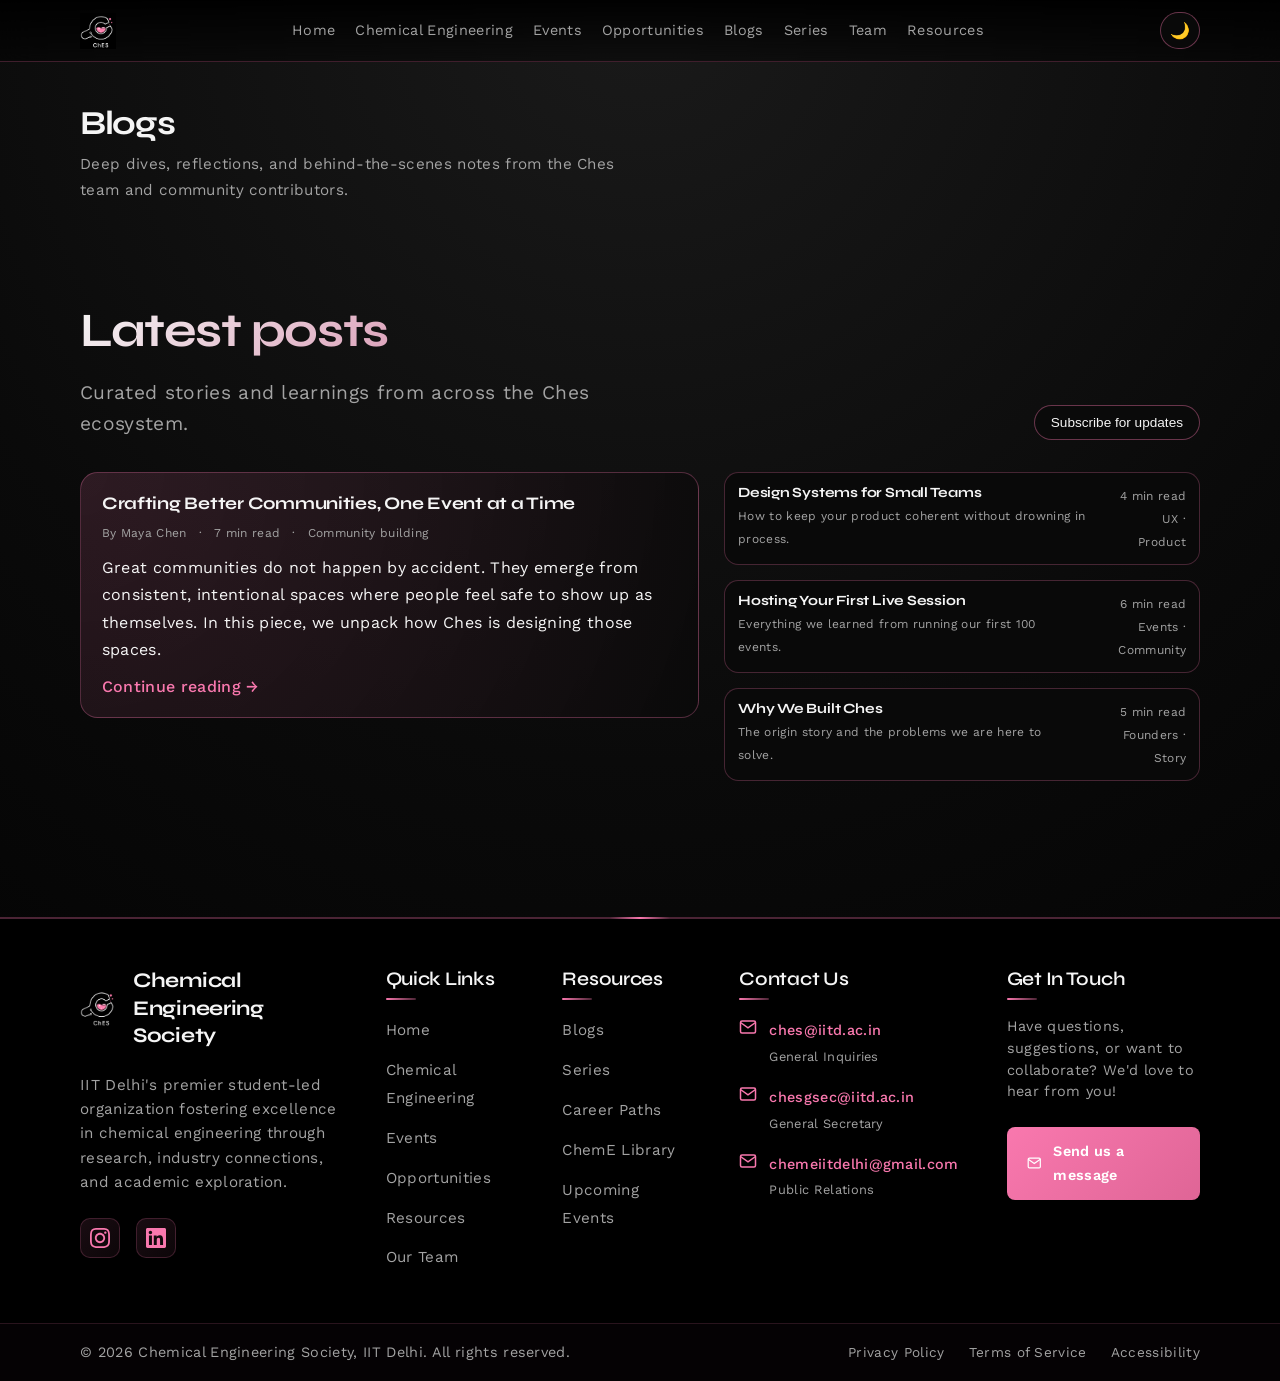
==== blogs.html @ 3a4c157e "created basic webpage" ====
<!DOCTYPE html>
<html lang="en">
<head>
  <meta charset="UTF-8" />
  <title>Ches – Blogs</title>
  <meta name="viewport" content="width=device-width, initial-scale=1" />
  <link rel="stylesheet" href="styles.css" />
</head>
<body>
  <header>
    <div class="container nav">
      <div class="nav-left">
        <img src="assets/logo-dark.png" alt="Ches" class="logo-img" />
      </div>
      <nav>
        <ul>
          <li><a href="index.html">Home</a></li>
          <li><a href="chemical-engineering.html">Chemical Engineering</a></li>
          <li><a href="events.html">Events</a></li>
          <li><a href="opportunities.html">Opportunities</a></li>
          <li><a href="blogs.html">Blogs</a></li>
          <li><a href="series.html">Series</a></li>
          <li><a href="team.html">Team</a></li>
          <li><a href="resources.html">Resources</a></li>
        </ul>
      </nav>
      <div class="nav-cta">
        <button id="theme-toggle" class="btn theme-toggle-btn">🌙</button>
        <button id="mobile-menu-toggle" class="mobile-menu-toggle" aria-label="Toggle navigation">
          <span></span>
          <span></span>
          <span></span>
        </button>
      </div>
    </div>
  </header>

  <main>
    <section class="page-header">
      <div class="container">
        <h1 class="page-title">Blogs</h1>
        <p class="page-subtitle">
          Deep dives, reflections, and behind‑the‑scenes notes from the Ches
          team and community contributors.
        </p>
      </div>
    </section>

    <section>
      <div class="container">
        <div class="section-header">
          <div>
            <h2 class="section-title">Latest posts</h2>
            <p class="section-subtitle">
              Curated stories and learnings from across the Ches ecosystem.
            </p>
          </div>
          <button class="btn">Subscribe for updates</button>
        </div>

        <div class="blog-grid">
          <article class="blog-featured">
            <h3>Crafting Better Communities, One Event at a Time</h3>
            <div class="blog-meta">
              <span>By Maya Chen</span>
              <span>·</span>
              <span>7 min read</span>
              <span>·</span>
              <span>Community building</span>
            </div>
            <p>
              Great communities do not happen by accident. They emerge from consistent,
              intentional spaces where people feel safe to show up as themselves.
              In this piece, we unpack how Ches is designing those spaces.
            </p>
            <p style="margin-top:0.6rem;">
              <a href="#" class="link-inline">Continue reading →</a>
            </p>
          </article>

          <div class="blog-list">
            <article class="blog-list-item">
              <div>
                <h4>Design Systems for Small Teams</h4>
                <small>How to keep your product coherent without drowning in process.</small>
              </div>
              <div style="text-align:right;">
                <small>4 min read</small><br />
                <small>UX · Product</small>
              </div>
            </article>
            <article class="blog-list-item">
              <div>
                <h4>Hosting Your First Live Session</h4>
                <small>Everything we learned from running our first 100 events.</small>
              </div>
              <div style="text-align:right;">
                <small>6 min read</small><br />
                <small>Events · Community</small>
              </div>
            </article>
            <article class="blog-list-item">
              <div>
                <h4>Why We Built Ches</h4>
                <small>The origin story and the problems we are here to solve.</small>
              </div>
              <div style="text-align:right;">
                <small>5 min read</small><br />
                <small>Founders · Story</small>
              </div>
            </article>
          </div>
        </div>
      </div>
    </section>
  </main>

  <footer>
    <div class="footer-main">
      <div class="container">
        <div class="footer-content">
          <!-- Company Info -->
          <div class="footer-section">
            <div class="footer-logo">
              <div class="footer-logo-container">
                <img src="assets/logo-dark.png" alt="ChES IIT Delhi" class="footer-logo-img logo-dark" />
                <img src="assets/logo-light.jpeg" alt="ChES IIT Delhi" class="footer-logo-img logo-light" />
              </div>
              <h3>Chemical Engineering Society</h3>
            </div>
            <p class="footer-description">
              IIT Delhi's premier student-led organization fostering excellence in chemical engineering through research, industry connections, and academic exploration.
            </p>
            <div class="footer-social">
              <a href="https://www.instagram.com/ches_iitdelhi/" target="_blank" rel="noopener noreferrer" class="social-link instagram">
                <svg viewBox="0 0 24 24" fill="currentColor">
                  <path d="M12 2.163c3.204 0 3.584.012 4.85.07 3.252.148 4.771 1.691 4.919 4.919.058 1.265.069 1.645.069 4.849 0 3.205-.012 3.584-.069 4.849-.149 3.225-1.664 4.771-4.919 4.919-1.266.058-1.644.07-4.85.07-3.204 0-3.584-.012-4.849-.07-3.26-.149-4.771-1.699-4.919-4.92-.058-1.265-.07-1.644-.07-4.849 0-3.204.013-3.583.07-4.849.149-3.227 1.664-4.771 4.919-4.919 1.266-.057 1.645-.069 4.849-.069zm0-2.163c-3.259 0-3.667.014-4.947.072-4.358.2-6.78 2.618-6.98 6.98-.059 1.281-.073 1.689-.073 4.948 0 3.259.014 3.668.072 4.948.2 4.358 2.618 6.78 6.98 6.98 1.281.058 1.689.072 4.948.072 3.259 0 3.668-.014 4.948-.072 4.354-.2 6.782-2.618 6.979-6.98.059-1.28.073-1.689.073-4.948 0-3.259-.014-3.667-.072-4.947-.196-4.354-2.617-6.78-6.979-6.98-1.281-.059-1.69-.073-4.949-.073zm0 5.838c-3.403 0-6.162 2.759-6.162 6.162s2.759 6.163 6.162 6.163 6.162-2.759 6.162-6.163c0-3.403-2.759-6.162-6.162-6.162zm0 10.162c-2.209 0-4-1.79-4-4 0-2.209 1.791-4 4-4s4 1.791 4 4c0 2.21-1.791 4-4 4zm6.406-11.845c-.796 0-1.441.645-1.441 1.44s.645 1.44 1.441 1.44c.795 0 1.439-.645 1.439-1.44s-.644-1.44-1.439-1.44z"/>
                </svg>
              </a>
              <a href="https://www.linkedin.com/company/chesiitd/posts/?feedView=all" target="_blank" rel="noopener noreferrer" class="social-link linkedin">
                <svg viewBox="0 0 24 24" fill="currentColor">
                  <path d="M20.447 20.452h-3.554v-5.569c0-1.328-.027-3.037-1.852-3.037-1.853 0-2.136 1.445-2.136 2.939v5.667H9.351V9h3.414v1.561h.046c.477-.9 1.637-1.85 3.37-1.85 3.601 0 4.267 2.37 4.267 5.455v6.286zM5.337 7.433c-1.144 0-2.063-.926-2.063-2.065 0-1.138.92-2.063 2.063-2.063 1.14 0 2.064.925 2.064 2.063 0 1.139-.925 2.065-2.064 2.065zm1.782 13.019H3.555V9h3.564v11.452zM22.225 0H1.771C.792 0 0 .774 0 1.729v20.542C0 23.227.792 24 1.771 24h20.451C23.2 24 24 23.227 24 22.271V1.729C24 .774 23.2 0 22.222 0h.003z"/>
                </svg>
              </a>
            </div>
          </div>

          <!-- Quick Links -->
          <div class="footer-section">
            <h4 class="footer-title">Quick Links</h4>
            <ul class="footer-links">
              <li><a href="index.html">Home</a></li>
              <li><a href="chemical-engineering.html">Chemical Engineering</a></li>
              <li><a href="events.html">Events</a></li>
              <li><a href="opportunities.html">Opportunities</a></li>
              <li><a href="resources.html">Resources</a></li>
              <li><a href="team.html">Our Team</a></li>
            </ul>
          </div>

          <!-- Resources -->
          <div class="footer-section">
            <h4 class="footer-title">Resources</h4>
            <ul class="footer-links">
              <li><a href="blogs.html">Blogs</a></li>
              <li><a href="series.html">Series</a></li>
              <li><a href="resources.html#career-paths">Career Paths</a></li>
              <li><a href="resources.html#library">ChemE Library</a></li>
              <li><a href="events.html">Upcoming Events</a></li>
            </ul>
          </div>

          <!-- Contact Info -->
          <div class="footer-section">
            <h4 class="footer-title">Contact Us</h4>
            <div class="footer-contact">
              <div class="contact-item">
                <svg viewBox="0 0 24 24" fill="none" stroke="currentColor" stroke-width="2">
                  <path d="M4 4h16c1.1 0 2 .9 2 2v12c0 1.1-.9 2-2 2H4c-1.1 0-2-.9-2-2V6c0-1.1.9-2 2-2z"></path>
                  <polyline points="22,6 12,13 2,6"></polyline>
                </svg>
                <div>
                  <a href="mailto:ches@iitd.ac.in">ches@iitd.ac.in</a>
                  <span class="contact-label">General Inquiries</span>
                </div>
              </div>
              <div class="contact-item">
                <svg viewBox="0 0 24 24" fill="none" stroke="currentColor" stroke-width="2">
                  <path d="M4 4h16c1.1 0 2 .9 2 2v12c0 1.1-.9 2-2 2H4c-1.1 0-2-.9-2-2V6c0-1.1.9-2 2-2z"></path>
                  <polyline points="22,6 12,13 2,6"></polyline>
                </svg>
                <div>
                  <a href="mailto:chesgsec@iitd.ac.in">chesgsec@iitd.ac.in</a>
                  <span class="contact-label">General Secretary</span>
                </div>
              </div>
              <div class="contact-item">
                <svg viewBox="0 0 24 24" fill="none" stroke="currentColor" stroke-width="2">
                  <path d="M4 4h16c1.1 0 2 .9 2 2v12c0 1.1-.9 2-2 2H4c-1.1 0-2-.9-2-2V6c0-1.1.9-2 2-2z"></path>
                  <polyline points="22,6 12,13 2,6"></polyline>
                </svg>
                <div>
                  <a href="mailto:chemeiitdelhi@gmail.com">chemeiitdelhi@gmail.com</a>
                  <span class="contact-label">Public Relations</span>
                </div>
              </div>
            </div>
          </div>

          <!-- Contact Message -->
          <div class="footer-section">
            <h4 class="footer-title">Get In Touch</h4>
            <p class="contact-message">
              Have questions, suggestions, or want to collaborate? We'd love to hear from you!
            </p>
            <a href="mailto:ches@iitd.ac.in" class="contact-mail-btn">
              <svg viewBox="0 0 24 24" fill="none" stroke="currentColor" stroke-width="2">
                <path d="M4 4h16c1.1 0 2 .9 2 2v12c0 1.1-.9 2-2 2H4c-1.1 0-2-.9-2-2V6c0-1.1.9-2 2-2z"></path>
                <polyline points="22,6 12,13 2,6"></polyline>
              </svg>
              <span>Send us a message</span>
            </a>
          </div>
        </div>
      </div>
    </div>

    <!-- Footer Bottom -->
    <div class="footer-bottom">
      <div class="container">
        <div class="footer-bottom-content">
          <div class="footer-copyright">
            <p>© 2026 Chemical Engineering Society, IIT Delhi. All rights reserved.</p>
          </div>
          <div class="footer-bottom-links">
            <a href="#">Privacy Policy</a>
            <a href="#">Terms of Service</a>
            <a href="#">Accessibility</a>
          </div>
        </div>
      </div>
    </div>
  </footer>
  <script>
    const themeToggle = document.getElementById('theme-toggle');
    const body = document.body;
    const logo = document.querySelector('.logo-img');

    // Check for saved theme preference or default to dark
    const currentTheme = localStorage.getItem('theme') || 'dark';
    if (currentTheme === 'light') {
      body.classList.add('light-mode');
      themeToggle.textContent = '☀️';
      if (logo) logo.src = 'assets/logo-light.jpeg';
    } else {
      themeToggle.textContent = '🌙';
      if (logo) logo.src = 'assets/logo-dark.png';
    }

    themeToggle.addEventListener('click', () => {
      body.classList.toggle('light-mode');
      const isLight = body.classList.contains('light-mode');
      themeToggle.textContent = isLight ? '☀️' : '🌙';
      if (logo) logo.src = isLight ? 'assets/logo-light.jpeg' : 'assets/logo-dark.png';
      localStorage.setItem('theme', isLight ? 'light' : 'dark');
    });

    // Mobile menu toggle
    const mobileMenuToggle = document.getElementById('mobile-menu-toggle');
    const navMenu = document.querySelector('nav');

    if (mobileMenuToggle && navMenu) {
      mobileMenuToggle.addEventListener('click', () => {
        navMenu.classList.toggle('active');
        mobileMenuToggle.classList.toggle('open');
      });
    }

    // Scroll-triggered animations
    const observerOptions = {
      threshold: 0.1,
      rootMargin: '0px 0px -50px 0px'
    };

    const observer = new IntersectionObserver((entries) => {
      entries.forEach(entry => {
        if (entry.isIntersecting) {
          entry.target.style.opacity = '1';
          entry.target.style.transform = 'translateY(0)';
          observer.unobserve(entry.target);
        }
      });
    }, observerOptions);

    // Observe all cards and sections
    document.querySelectorAll('.feature-card, .blog-list-item, .event-card, .team-profile, .stat-item, .resource-card, .opp-card').forEach(el => {
      el.style.opacity = '0';
      el.style.transform = 'translateY(30px)';
      observer.observe(el);
    });
  </script>
</body>
</html>
---- styles.css ----
@import url('https://fonts.googleapis.com/css2?family=Syne:wght@400..700&family=Work+Sans:ital,wght@0,100..900;1,100..900&display=swap');

:root {
  --primary: #F978AE;
  --primary-dark: rgb(223, 101, 150);
  --bg-dark: #000000;
  --bg-alt-dark: #0a0a0a;
  --text-dark: #f5f5f5;
  --muted-dark: #a3a3a3;
  --card-dark: #0a0a0a;
  --bg-light: #fde7ee;
  --bg-alt-light: #ffffff;
  --text-light: #2D1B26;
  --muted-light: #9B7E87;
  --card-light: #ffffff;
  --accent: #F978AE;
  --font-heading: 'Syne', sans-serif;
  --font-body: 'Work Sans', sans-serif;
  --muted: var(--muted-dark);
  --text: var(--text-dark);
  --bg: var(--bg-dark);
  --bg-alt: var(--bg-alt-dark);
  --card: var(--card-dark);
}

* {
  box-sizing: border-box;
  margin: 0;
  padding: 0;
}

body {
  font-family: var(--font-body);
  background: radial-gradient(circle at top, #1a1a1a 0, #0a0a0a 50%, #000 100%);
  color: var(--text-dark);
  line-height: 1.7;
  letter-spacing: 0.325px;
  scroll-behavior: smooth;
}

body.light-mode {
  background: var(--bg-light);
  color: var(--text-light);
  --muted: var(--muted-light);
  --text: var(--text-light);
  --bg: var(--bg-light);
  --bg-alt: var(--bg-alt-light);
  --card: var(--card-light);
}

a {
  color: inherit;
  text-decoration: none;
}

h1, h2, h3, h4, h5, h6 {
  font-family: var(--font-heading);
  font-weight: 700;
  letter-spacing: -0.015em;
  line-height: 1.3;
}

img {
  max-width: 100%;
  display: block;
}

/* Layout helpers */
.container {
  width: min(1120px, 100% - 3rem);
  margin: 0 auto;
}

/* Navbar */
header {
  position: sticky;
  top: 0;
  z-index: 50;
  backdrop-filter: blur(18px);
  background: linear-gradient(to bottom, rgba(0,0,0,0.95), rgba(0,0,0,0.4));
  border-bottom: 1px solid rgba(249, 120, 174, 0.25);
}

body.light-mode header {
  background: #ffffff;
  border-bottom: 1px solid rgba(253, 231, 238, 0.6);
  box-shadow: 0 2px 8px rgba(0, 0, 0, 0.04);
}

.nav {
  display: flex;
  align-items: center;
  justify-content: space-between;
  padding: 0.75rem 0;
}

.nav-left {
  display: flex;
  align-items: center;
  gap: 0.5rem;
}

.logo-img {
  height: 36px;
  width: auto;
  display: block;
  object-fit: contain;
}

.brand {
  font-weight: 600;
  letter-spacing: 0.06em;
  text-transform: uppercase;
  font-size: 0.85rem;
  color: var(--text-dark);
}

body.light-mode .brand {
  color: var(--text-light);
}

nav ul {
  list-style: none;
  display: flex;
  gap: 1.25rem;
  font-size: 0.9rem;
}

nav a {
  position: relative;
  padding-bottom: 0.2rem;
  color: var(--muted-dark);
  transition: color 0.2s ease;
}

nav a::after {
  content: "";
  position: absolute;
  left: 0;
  bottom: 0;
  width: 0;
  height: 2px;
  border-radius: 999px;
  background: var(--primary);
  transition: width 0.2s ease;
}

nav a:hover {
  color: var(--text-dark);
}

body.light-mode nav a {
  color: var(--muted-light);
}

body.light-mode nav a:hover {
  color: var(--text-light);
}

nav a:hover::after {
  width: 100%;
}

.nav-cta {
  display: flex;
  align-items: center;
  gap: 0.75rem;
}

.btn {
  display: inline-flex;
  align-items: center;
  justify-content: center;
  padding: 0.55rem 1rem;
  border-radius: 999px;
  border: 1px solid rgba(249, 120, 174, 0.4);
  background: rgba(10, 10, 10, 0.9);
  color: var(--text-dark);
  font-size: 0.85rem;
  cursor: pointer;
  transition: all 0.2s ease;
}

body.light-mode .btn {
  background: linear-gradient(135deg, var(--primary), var(--primary-dark));
  color: #ffffff;
  border: none;
}

.theme-toggle-btn {
  font-size: 1rem;
  padding: 0.5rem;
  min-width: 40px;
}

body.light-mode .theme-toggle-btn {
  background: #ffffff;
  border: 1.5px solid rgba(253, 231, 238, 0.6);
}

.btn:hover {
  transform: translateY(-1px);
  box-shadow: 0 14px 35px rgba(249, 120, 174, 0.3);
}

/* Mobile menu styles */
.mobile-menu-toggle {
  display: none;
  flex-direction: column;
  justify-content: space-around;
  width: 24px;
  height: 20px;
  background: transparent;
  border: none;
  cursor: pointer;
  padding: 0;
  z-index: 10;
  margin-left: 0.5rem;
}

.mobile-menu-toggle span {
  width: 24px;
  height: 2px;
  background: var(--text-dark);
  border-radius: 10px;
  transition: all 0.3s linear;
  position: relative;
  transform-origin: 1px;
}

body.light-mode .mobile-menu-toggle span {
  background: var(--text-light);
}

.mobile-menu-toggle.open span:nth-child(1) {
  transform: rotate(45deg);
}

.mobile-menu-toggle.open span:nth-child(2) {
  opacity: 0;
  transform: translateX(20px);
}

.mobile-menu-toggle.open span:nth-child(3) {
  transform: rotate(-45deg);
}

/* Sections */
section {
  padding: 4.5rem 0;
}

#home {
  min-height: calc(100vh - 60px);
  display: flex;
  align-items: center;
}

.hero-grid {
  display: grid;
  grid-template-columns: minmax(0, 1.4fr) minmax(0, 1fr);
  gap: 3rem;
  align-items: center;
}

.hero-kicker {
  display: inline-flex;
  align-items: center;
  gap: 0.5rem;
  padding: 0.2rem 0.7rem;
  border-radius: 999px;
  border: 1px solid rgba(249, 120, 174, 0.4);
  background: radial-gradient(circle at top left, rgba(249, 120, 174, 0.2), transparent);
  font-size: 0.75rem;
  color: var(--muted);
  margin-bottom: 1.5rem;
}

.hero-kicker-dot {
  width: 9px;
  height: 9px;
  border-radius: 999px;
  background: var(--primary);
  box-shadow: 0 0 10px rgba(249, 120, 174, 0.8);
}

.hero-title {
  font-family: var(--font-heading);
  font-size: clamp(2.6rem, 4vw, 3.2rem);
  font-weight: 700;
  letter-spacing: -0.04em;
  margin-bottom: 1rem;
}

.hero-title span {
  color: var(--primary);
}

.hero-subtitle {
  color: var(--muted);
  max-width: 32rem;
  font-size: 0.98rem;
  margin-bottom: 1.5rem;
}

.hero-actions {
  display: flex;
  flex-wrap: wrap;
  gap: 0.75rem;
  margin-bottom: 2rem;
}

.hero-meta {
  display: flex;
  flex-wrap: wrap;
  gap: 1.5rem;
  font-size: 0.8rem;
  color: var(--muted);
}

.hero-meta strong {
  color: var(--text);
  font-weight: 600;
}

.hero-card {
  background: radial-gradient(circle at top, rgba(249, 120, 174, 0.2), rgba(10, 10, 10, 0.95));
  border-radius: 1.5rem;
  border: 1px solid rgba(249, 120, 174, 0.35);
  padding: 1.6rem 1.5rem;
  box-shadow:
    0 24px 80px rgba(0, 0, 0, 0.8),
    0 0 50px rgba(249, 120, 174, 0.25);
  position: relative;
  overflow: hidden;
}

body.light-mode .hero-card {
  background: linear-gradient(135deg, #ffffff 0%, rgba(253, 231, 238, 0.4) 100%);
  border: 1.5px solid rgba(253, 231, 238, 0.6);
  box-shadow: 0 4px 16px rgba(0, 0, 0, 0.06);
}

.hero-card::before {
  content: "";
  position: absolute;
  inset: 0;
  background:
    radial-gradient(circle at 10% 10%, rgba(249, 120, 174, 0.15), transparent 55%),
    radial-gradient(circle at 80% 80%, rgba(249, 120, 174, 0.2), transparent 50%);
  opacity: 0.4;
  pointer-events: none;
}

body.light-mode .hero-card::before {
  background:
    radial-gradient(circle at 10% 10%, rgba(249, 120, 174, 0.1), transparent 55%),
    radial-gradient(circle at 80% 80%, rgba(249, 120, 174, 0.15), transparent 50%);
  opacity: 0.6;
}

.hero-card-inner {
  position: relative;
  z-index: 1;
}

.hero-card-header {
  display: flex;
  justify-content: space-between;
  align-items: center;
  margin-bottom: 1rem;
}

.badge-pill {
  font-size: 0.72rem;
  text-transform: uppercase;
  letter-spacing: 0.12em;
  padding: 0.3rem 0.7rem;
  border-radius: 999px;
  background: rgba(0, 0, 0, 0.8);
  border: 1px solid rgba(249, 120, 174, 0.4);
  color: var(--text);
}

body.light-mode .badge-pill {
  background: #ffffff;
  border: 1.5px solid rgba(253, 231, 238, 0.6);
  color: var(--primary);
}

.hero-stat {
  font-size: 1.6rem;
  font-weight: 700;
}

.hero-stat small {
  display: block;
  font-size: 0.7rem;
  text-transform: uppercase;
  letter-spacing: 0.14em;
  color: var(--muted);
}

.hero-card-grid {
  display: grid;
  grid-template-columns: repeat(2, minmax(0, 1fr));
  gap: 1.1rem;
  margin-top: 0.5rem;
}

.metric-card {
  padding: 0.8rem 0.9rem;
  border-radius: 1rem;
  background: rgba(10, 10, 10, 0.95);
  border: 1px solid rgba(249, 120, 174, 0.25);
  font-size: 0.75rem;
}

body.light-mode .metric-card {
  background: rgba(255, 232, 243, 0.8);
  border: 1px solid rgba(249, 120, 174, 0.25);
}

.metric-label {
  color: var(--muted);
  margin-bottom: 0.2rem;
}

.metric-value {
  font-weight: 600;
  font-size: 0.98rem;
}

.metric-tag {
  display: inline-flex;
  align-items: center;
  gap: 0.25rem;
  margin-top: 0.2rem;
  font-size: 0.7rem;
  color: var(--muted);
}

.metric-dot {
  width: 6px;
  height: 6px;
  border-radius: 999px;
  background: var(--primary);
  box-shadow: 0 0 8px rgba(249, 120, 174, 0.7);
}

/* Generic section styling */
.section-header {
  margin-bottom: 2rem;
  display: flex;
  flex-wrap: wrap;
  justify-content: space-between;
  align-items: flex-end;
  gap: 1rem;
}

.section-title {
  font-size: 1.6rem;
  font-weight: 600;
  letter-spacing: -0.03em;
}

.section-subtitle {
  color: var(--muted);
  font-size: 0.9rem;
  max-width: 26rem;
}

.pill-row {
  display: flex;
  flex-wrap: wrap;
  gap: 0.5rem;
  font-size: 0.75rem;
  color: var(--muted);
}

.pill {
  padding: 0.25rem 0.7rem;
  border-radius: 999px;
  border: 1px dashed rgba(249, 120, 174, 0.5);
}

/* Announcements */
.announcements {
  padding-top: 0;
}

.announcements-grid {
  display: grid;
  grid-template-columns: repeat(3, minmax(0, 1fr));
  gap: 1.4rem;
}

.announcement-card {
  background: radial-gradient(circle at top left, rgba(249, 120, 174, 0.12), rgba(10, 10, 10, 0.98));
  border-radius: 1.1rem;
  border: 1px solid rgba(249, 120, 174, 0.25);
  padding: 1.1rem 1.1rem 1rem;
  font-size: 0.85rem;
}

body.light-mode .announcement-card {
  background: #ffffff;
  border: 1.5px solid rgba(253, 231, 238, 0.7);
  box-shadow: 0 2px 8px rgba(0, 0, 0, 0.03);
}

.announcement-label {
  font-size: 0.78rem;
  text-transform: uppercase;
  letter-spacing: 0.13em;
  color: var(--muted);
  margin-bottom: 0.25rem;
}

.announcement-title {
  font-family: var(--font-heading);
  font-weight: 600;
  margin-bottom: 0.4rem;
}

.announcement-list {
  list-style: none;
  display: flex;
  flex-direction: column;
  gap: 0.35rem;
  color: var(--muted);
  font-size: 0.8rem;
}

.announcement-list strong {
  color: var(--text);
  font-weight: 500;
}

/* Events grid & cards (used on events page and in other sections if needed) */
.grid-3 {
  display: grid;
  grid-template-columns: repeat(3, minmax(0, 1fr));
  gap: 1.4rem;
}

.card {
  background: radial-gradient(circle at top left, rgba(249, 120, 174, 0.12), rgba(10, 10, 10, 0.98));
  border-radius: 1.1rem;
  border: 1px solid rgba(249, 120, 174, 0.25);
  padding: 1.1rem 1.1rem 1rem;
  display: flex;
  flex-direction: column;
  gap: 0.65rem;
  font-size: 0.85rem;
  transition: transform 0.18s ease, box-shadow 0.18s ease, border-color 0.18s ease;
}

.card:hover {
  transform: translateY(-4px);
  border-color: rgba(249, 120, 174, 0.6);
  box-shadow: 0 18px 50px rgba(15, 23, 42, 0.9);
}

.resource-card {
  background: radial-gradient(circle at top left, rgba(249, 120, 174, 0.12), rgba(10, 10, 10, 0.98));
  border-radius: 1.1rem;
  border: 1px solid rgba(249, 120, 174, 0.25);
  padding: 1.5rem 1.5rem 1.5rem;
  display: flex;
  flex-direction: column;
  gap: 0.8rem;
  font-size: 0.85rem;
  transition: transform 0.18s ease, box-shadow 0.18s ease, border-color 0.18s ease;
}

body.light-mode .resource-card {
  background: #ffffff;
  border: 1.5px solid rgba(253, 231, 238, 0.7);
  box-shadow: 0 2px 8px rgba(0, 0, 0, 0.03);
}

.resource-card:hover {
  transform: translateY(-4px);
  border-color: rgba(249, 120, 174, 0.6);
  box-shadow: 0 18px 50px rgba(15, 23, 42, 0.9);
}

body.light-mode .resource-card:hover {
  box-shadow: 0 18px 50px rgba(0, 0, 0, 0.1);
}

.resource-title {
  font-family: var(--font-heading);
  font-weight: 600;
  font-size: 1.1rem;
}

.resource-description {
  color: var(--muted);
  line-height: 1.5;
}

.card-tag-row {
  display: flex;
  justify-content: space-between;
  align-items: center;
  gap: 0.75rem;
  font-size: 0.75rem;
  color: var(--muted);
}

.card-tag {
  padding: 0.1rem 0.55rem;
  border-radius: 999px;
  border: 1px solid rgba(249, 120, 174, 0.45);
  font-size: 0.7rem;
  text-transform: uppercase;
  letter-spacing: 0.12em;
}

.card-date {
  font-size: 0.75rem;
  color: var(--muted);
}

.card-title {
  font-family: var(--font-heading);
  font-weight: 600;
  color: var(--text);
}

.card-footer {
  display: flex;
  justify-content: space-between;
  align-items: center;
  margin-top: 0.4rem;
  font-size: 0.75rem;
  color: var(--muted);
}

.link-inline {
  display: inline-flex;
  align-items: center;
  gap: 0.3rem;
  color: var(--primary);
  font-weight: 500;
}

.card-subtitle {
  color: var(--primary);
  font-size: 0.88rem;
  font-weight: 500;
  margin: -0.35rem 0 0.25rem 0;
}

/* Gallery */
.event-gallery-section {
  padding-top: 3rem;
  padding-bottom: 4.5rem;
}

.gallery-grid {
  display: grid;
  grid-template-columns: repeat(auto-fit, minmax(240px, 1fr));
  gap: 1.4rem;
}

.gallery-item {
  border-radius: 1.1rem;
  border: 1px solid rgba(249, 120, 174, 0.25);
  overflow: hidden;
  background: rgba(10, 10, 10, 0.98);
  transition: transform 0.18s ease, border-color 0.18s ease, box-shadow 0.18s ease;
  display: flex;
  flex-direction: column;
}

.gallery-item:hover {
  transform: translateY(-4px);
  border-color: rgba(249, 120, 174, 0.6);
  box-shadow: 0 18px 50px rgba(15, 23, 42, 0.9);
}

.gallery-item img {
  width: 100%;
  height: 240px;
  object-fit: cover;
  display: block;
}

.gallery-caption {
  padding: 0.8rem 1rem;
  font-size: 0.85rem;
  font-weight: 500;
  color: var(--text);
  text-align: center;
}

body.light-mode .gallery-item {
  background: #ffffff;
  border: 1.5px solid rgba(253, 231, 238, 0.6);
}

body.light-mode .gallery-item:hover {
  box-shadow: 0 18px 50px rgba(0, 0, 0, 0.1);
}

/* Blogs */
.blog-grid {
  display: grid;
  grid-template-columns: 1.3fr 1fr;
  gap: 1.6rem;
  align-items: flex-start;
}

.blog-featured {
  padding: 1.3rem 1.3rem 1.1rem;
  border-radius: 1.1rem;
  border: 1px solid rgba(249, 120, 174, 0.3);
  background: radial-gradient(circle at top left, rgba(249, 120, 174, 0.15), rgba(10, 10, 10, 0.98));
}

.blog-featured h3 {
  font-family: var(--font-heading);
  font-size: 1.1rem;
  margin-bottom: 0.4rem;
}

.blog-meta {
  display: flex;
  flex-wrap: wrap;
  gap: 0.75rem;
  font-size: 0.75rem;
  color: var(--muted);
  margin-bottom: 0.7rem;
}

.blog-meta span {
  display: inline-flex;
  align-items: center;
  gap: 0.3rem;
}

.blog-list {
  display: flex;
  flex-direction: column;
  gap: 0.9rem;
  font-size: 0.85rem;
}

.blog-list-item {
  padding: 0.7rem 0.8rem;
  border-radius: 0.9rem;
  border: 1px solid rgba(249, 120, 174, 0.25);
  background: rgba(10, 10, 10, 0.95);
  display: flex;
  justify-content: space-between;
  gap: 0.75rem;
}

.blog-list-item h4 {
  font-family: var(--font-heading);
  font-size: 0.88rem;
  margin-bottom: 0.1rem;
}

.blog-list-item small {
  color: var(--muted);
  font-size: 0.75rem;
}

/* Series */
.series-row {
  display: grid;
  grid-template-columns: 1.1fr 1fr;
  gap: 1.6rem;
}

.timeline {
  border-left: 2px solid rgba(249, 120, 174, 0.4);
  padding-left: 1.25rem;
  display: flex;
  flex-direction: column;
  gap: 1.3rem;
}

.timeline-item {
  position: relative;
  padding-left: 0.2rem;
}

.timeline-item::before {
  content: "";
  position: absolute;
  left: -1.52rem;
  top: 0.1rem;
  width: 12px;
  height: 12px;
  border-radius: 999px;
  background: var(--primary);
  box-shadow: 0 0 12px rgba(249, 120, 174, 0.7);
}

.timeline-label {
  font-size: 0.75rem;
  color: var(--muted);
  text-transform: uppercase;
  letter-spacing: 0.12em;
  margin-bottom: 0.15rem;
}

.timeline-title {
  font-family: var(--font-heading);
  font-size: 0.96rem;
  font-weight: 600;
  margin-bottom: 0.25rem;
}

.timeline-desc {
  font-size: 0.8rem;
  color: var(--muted);
}

.series-summary {
  padding: 1.1rem 1.2rem;
  border-radius: 1.1rem;
  border: 1px solid rgba(249, 120, 174, 0.25);
  background: rgba(10, 10, 10, 0.95);
  font-size: 0.85rem;
}

.series-summary h3 {
  font-family: var(--font-heading);
  font-size: 1rem;
  margin-bottom: 0.4rem;
}

.series-summary ul {
  margin-top: 0.5rem;
  padding-left: 1.1rem;
  color: var(--muted);
  font-size: 0.8rem;
}

.series-summary li + li {
  margin-top: 0.25rem;
}

/* Team */
.team-grid {
  display: grid;
  grid-template-columns: repeat(auto-fit, minmax(260px, 1fr));
  gap: 1.6rem;
}

/* Team Tree Subheadings & Centered Flex Grid */
.team-category-title {
  font-family: var(--font-heading);
  font-size: 1.8rem;
  font-weight: 700;
  text-align: center;
  margin: 4rem 0 2.5rem;
  color: var(--text);
  display: flex;
  align-items: center;
  justify-content: center;
  gap: 1.5rem;
}

.team-category-title:first-of-type {
  margin-top: 1rem;
}

.team-category-title::before,
.team-category-title::after {
  content: "";
  height: 2px;
  flex: 1;
  max-width: 60px;
  background: linear-gradient(90deg, transparent, var(--primary), transparent);
}

body.light-mode .team-category-title {
  color: var(--text-light);
}

.team-tree {
  display: flex;
  flex-wrap: wrap;
  justify-content: center;
  gap: 1.8rem;
}

.team-tree .team-card {
  width: 100%;
  max-width: 280px;
}

.faculty-grid {
  gap: 1.6rem;
}

.avatar {
  width: 52px;
  height: 52px;
  border-radius: 999px;
  background: var(--primary);
  display: flex;
  align-items: center;
  justify-content: center;
  font-size: 1rem;
  font-weight: 600;
  color: #000;
  box-shadow: 0 0 18px rgba(249, 120, 174, 0.5);
}

.team-photo {
  width: 140px;
  height: 140px;
  border-radius: 999px;
  object-fit: cover;
  border: 4px solid rgba(249, 120, 174, 0.7);
  box-shadow: 0 0 26px rgba(249, 120, 174, 0.35);
  transition: transform 0.2s ease, box-shadow 0.2s ease;
}

.team-card:hover .team-photo {
  transform: translateY(-4px) scale(1.03);
  box-shadow: 0 0 34px rgba(249, 120, 174, 0.55);
}

.team-card {
  padding: 1.6rem 1.5rem 1.4rem;
  border-radius: 1.6rem;
  border: 1px solid rgba(249, 120, 174, 0.25);
  background: rgba(10, 10, 10, 0.45);
  backdrop-filter: blur(18px);
  font-size: 0.92rem;
  display: flex;
  flex-direction: column;
  align-items: center;
  text-align: center;
  gap: 0.7rem;
  transition: transform 0.2s ease, box-shadow 0.2s ease, border-color 0.2s ease;
}

.team-card:hover {
  transform: translateY(-7px);
  box-shadow: 0 26px 60px rgba(0, 0, 0, 0.38);
  border-color: rgba(249, 120, 174, 0.45);
}

body.light-mode.team-page .team-card {
  background: #ffffff;
  border: 1.5px solid rgba(253, 231, 238, 0.6);
  box-shadow: 0 2px 8px rgba(0, 0, 0, 0.03);
  color: var(--text);
}

body.light-mode.team-page .team-card:hover {
  box-shadow: 0 8px 20px rgba(0, 0, 0, 0.08);
  border-color: rgba(249, 120, 174, 0.5);
}

body.light-mode.team-page .team-photo {
  border: 3px solid rgba(253, 231, 238, 0.8);
  box-shadow: 0 0 12px rgba(249, 120, 174, 0.12);
}

body.light-mode.team-page .message-card {
  background: linear-gradient(135deg, #ffffff 0%, rgba(253, 231, 238, 0.3) 100%);
  border: 1.5px solid rgba(253, 231, 238, 0.6);
  box-shadow: 0 4px 12px rgba(0, 0, 0, 0.04);
}

.team-card-header {
  display: flex;
  flex-direction: column;
  align-items: center;
  gap: 0.8rem;
}

.team-name-role {
  display: flex;
  flex-direction: column;
  gap: 0.15rem;
}

.team-role {
  font-size: 0.8rem;
  color: var(--muted);
}

.team-meta {
  font-size: 0.82rem;
  color: var(--muted);
}

.team-links {
  display: flex;
  flex-wrap: wrap;
  justify-content: center;
  gap: 0.5rem;
  font-size: 0.78rem;
  margin-top: 0.2rem;
}

.chip {
  padding: 0.22rem 0.7rem;
  border-radius: 999px;
  border: 1px solid rgba(249, 120, 174, 0.45);
  color: var(--primary);
}

/* Page header layout for inner pages */
.page-header {
  padding-top: 2.5rem;
  padding-bottom: 1.5rem;
}

.page-title {
  font-family: var(--font-heading);
  font-size: 2.1rem;
  font-weight: 700;
  letter-spacing: -0.04em;
  margin-bottom: 0.4rem;
}

.page-subtitle {
  color: var(--muted);
  max-width: 34rem;
  font-size: 0.95rem;
}

.message-section {
  padding: 2.25rem 0;
}

.message-card {
  background: radial-gradient(circle at top, rgba(249, 120, 174, 0.15), rgba(10, 10, 10, 0.9));
  border-radius: 1.6rem;
  border: 1px solid rgba(249, 120, 174, 0.35);
  padding: 1.6rem 1.5rem;
  max-width: 960px;
  margin: 0 auto;
  color: var(--text);
  box-shadow: 0 14px 40px rgba(0, 0, 0, 0.5);
}

.message-card--with-photo {
  display: grid;
  grid-template-columns: minmax(0, 220px) 1fr;
  gap: 1.8rem;
  align-items: flex-start;
}

.message-photo {
  display: grid;
  align-items: center;
  justify-items: center;
}

.message-photo img {
  width: 100%;
  border-radius: 1.4rem;
  border: 4px solid rgba(249, 120, 174, 0.6);
  box-shadow: 0 0 26px rgba(249, 120, 174, 0.35);
}

.message-signature {
  margin-top: 1rem;
  font-weight: 600;
  color: var(--text);
}

@media (max-width: 900px) {
  .message-card--with-photo {
    grid-template-columns: 1fr;
  }
  .message-photo {
    justify-self: center;
  }
}

body.light-mode .message-card {
  background: linear-gradient(135deg, #ffffff 0%, rgba(253, 231, 238, 0.3) 100%);
  border: 1.5px solid rgba(253, 231, 238, 0.6);
  box-shadow: 0 4px 12px rgba(0, 0, 0, 0.04);
}

.message-card p {
  margin: 0 0 1rem;
  line-height: 1.7;
  color: var(--muted);
}

.message-card p:last-child {
  margin-bottom: 0;
}

.instagram-wrapper {
  display: flex;
  justify-content: center;
}

.instagram-wrapper blockquote {
  width: 100%;
  max-width: 540px;
}

/* About ChES Section */
.about-section {
  padding: 8rem 0;
  position: relative;
  overflow: hidden;
  background: radial-gradient(circle at center, rgba(249, 120, 174, 0.05) 0%, transparent 70%);
}

.about-section::before,
.about-section::after {
  content: '';
  position: absolute;
  width: 50vw;
  height: 50vw;
  border-radius: 50%;
  background: radial-gradient(circle, rgba(249, 120, 174, 0.06) 0%, transparent 60%);
  z-index: 0;
  animation: floatOrb 20s infinite alternate ease-in-out;
  pointer-events: none;
}

.about-section::before {
  top: -10%;
  left: -10%;
}

.about-section::after {
  bottom: -10%;
  right: -10%;
  animation-delay: -10s;
}

@keyframes floatOrb {
  0% { transform: translate(0, 0) scale(1); }
  50% { transform: translate(5%, 10%) scale(1.1); }
  100% { transform: translate(-5%, 5%) scale(0.95); }
}

.about-header {
  text-align: center;
  margin-bottom: 5rem;
  position: relative;
  z-index: 1;
}

.section-badge {
  display: inline-flex;
  align-items: center;
  gap: 0.5rem;
  background: rgba(249, 120, 174, 0.1);
  padding: 0.5rem 1.5rem;
  border-radius: 999px;
  border: 1px solid rgba(249, 120, 174, 0.3);
  margin-bottom: 1.5rem;
  font-size: 0.85rem;
  font-weight: 600;
  text-transform: uppercase;
  letter-spacing: 0.1em;
  color: var(--primary);
  backdrop-filter: blur(10px);
  animation: badgePulse 3s infinite alternate ease-in-out;
}

@keyframes badgePulse {
  0% { box-shadow: 0 0 0 0 rgba(249, 120, 174, 0.4); }
  100% { box-shadow: 0 0 0 10px rgba(249, 120, 174, 0); }
}

body.light-mode .section-badge {
  background: rgba(249, 120, 174, 0.15);
}

.section-title {
  font-family: var(--font-heading);
  font-size: 3rem;
  font-weight: 700;
  margin-bottom: 1rem;
  background: linear-gradient(135deg, var(--text), rgba(249, 120, 174, 0.8));
  -webkit-background-clip: text;
  -webkit-text-fill-color: transparent;
  background-clip: text;
}

.section-subtitle {
  font-size: 1.2rem;
  color: var(--muted);
  max-width: 600px;
  margin: 0 auto;
  line-height: 1.6;
}

.about-content {
  margin-bottom: 5rem;
  position: relative;
  z-index: 1;
}

.about-intro {
  background: linear-gradient(145deg, rgba(15, 15, 20, 0.7), rgba(5, 5, 10, 0.8));
  border: 1px solid rgba(249, 120, 174, 0.2);
  border-radius: 2rem;
  padding: 3.5rem;
  text-align: center;
  max-width: 900px;
  margin: 0 auto;
  backdrop-filter: blur(20px);
  box-shadow: 0 30px 60px rgba(0, 0, 0, 0.4), inset 0 1px 0 rgba(255, 255, 255, 0.1);
  position: relative;
  overflow: hidden;
  transition: transform 0.4s ease, box-shadow 0.4s ease, border-color 0.4s ease;
}

.about-intro:hover {
  transform: translateY(-5px);
  box-shadow: 0 40px 80px rgba(0, 0, 0, 0.5), inset 0 1px 0 rgba(255, 255, 255, 0.2);
  border-color: rgba(249, 120, 174, 0.4);
}

.about-intro::before {
  content: '';
  position: absolute;
  top: 0;
  left: 0;
  right: 0;
  height: 3px;
  background: linear-gradient(90deg, transparent, var(--primary), transparent);
  transform: scaleX(0.3);
  opacity: 0.5;
  transition: transform 0.6s ease, opacity 0.6s ease;
}

.about-intro:hover::before {
  transform: scaleX(1);
  opacity: 1;
}

.about-description {
  font-size: 1.3rem;
  line-height: 1.8;
  color: var(--text);
  margin: 0;
  font-weight: 400;
  background: linear-gradient(180deg, #ffffff 0%, rgba(255, 255, 255, 0.7) 100%);
  -webkit-background-clip: text;
  -webkit-text-fill-color: transparent;
}

body.light-mode .about-intro {
  background: linear-gradient(145deg, rgba(255, 255, 255, 0.9), rgba(245, 245, 250, 0.8));
  border-color: rgba(249, 120, 174, 0.3);
  box-shadow: 0 20px 40px rgba(249, 120, 174, 0.08);
}

body.light-mode .about-intro:hover {
  box-shadow: 0 30px 60px rgba(249, 120, 174, 0.15);
  border-color: rgba(253, 231, 238, 0.8);
}

body.light-mode .about-description {
  background: linear-gradient(180deg, #111 0%, #555 100%);
  -webkit-background-clip: text;
  -webkit-text-fill-color: transparent;
}

.about-features {
  display: grid;
  grid-template-columns: repeat(auto-fit, minmax(320px, 1fr));
  gap: 2rem;
  position: relative;
  z-index: 1;
  margin-bottom: 5rem;
}

.feature-card {
  background: linear-gradient(145deg, rgba(20, 20, 25, 0.6), rgba(10, 10, 15, 0.8));
  border: 1px solid rgba(249, 120, 174, 0.15);
  border-radius: 1.5rem;
  padding: 2.5rem 2rem;
  backdrop-filter: blur(12px);
  transition: all 0.4s cubic-bezier(0.4, 0, 0.2, 1);
  position: relative;
  overflow: hidden;
  box-shadow: 0 10px 30px rgba(0, 0, 0, 0.2);
}

.feature-card::before {
  content: '';
  position: absolute;
  top: 0;
  left: 0;
  right: 0;
  height: 2px;
  background: linear-gradient(90deg, transparent, var(--primary), transparent);
  transform: scaleX(0);
  transition: transform 0.5s ease;
  transform-origin: center;
}

.feature-card:hover {
  transform: translateY(-10px);
  box-shadow: 0 20px 40px rgba(0, 0, 0, 0.4), 0 0 30px rgba(249, 120, 174, 0.1);
  border-color: rgba(249, 120, 174, 0.4);
  background: linear-gradient(145deg, rgba(25, 25, 30, 0.8), rgba(15, 15, 20, 0.9));
}

.feature-card:hover::before {
  transform: scaleX(1);
}

.feature-header {
  display: flex;
  align-items: center;
  gap: 1.2rem;
  margin-bottom: 1.5rem;
}

.feature-icon {
  width: 4rem;
  height: 4rem;
  background: rgba(249, 120, 174, 0.08);
  border-radius: 1.2rem;
  display: flex;
  align-items: center;
  justify-content: center;
  border: 1px solid rgba(249, 120, 174, 0.2);
  color: var(--primary);
  flex-shrink: 0;
  transition: all 0.4s ease;
}

.feature-icon svg {
  width: 2rem;
  height: 2rem;
  transition: transform 0.4s ease;
}

.feature-card:hover .feature-icon {
  background: var(--primary);
  color: #fff;
  transform: scale(1.05) rotate(5deg);
  box-shadow: 0 10px 20px rgba(249, 120, 174, 0.3);
}

.feature-card:hover .feature-icon svg {
  transform: scale(1.1);
}

.feature-card h3 {
  font-family: var(--font-heading);
  font-size: 1.4rem;
  font-weight: 700;
  margin: 0;
  color: var(--text);
  letter-spacing: -0.02em;
}

.feature-card p {
  color: var(--muted);
  line-height: 1.7;
  margin: 0 0 1.5rem 0;
  font-size: 0.95rem;
}

.feature-list {
  list-style: none;
  padding: 0;
  margin: 0;
}

.feature-list li {
  color: var(--text);
  position: relative;
  padding-left: 1.8rem;
  font-weight: 500;
  font-size: 0.95rem;
  display: flex;
  align-items: center;
  margin-bottom: 0.8rem;
}

.feature-list li::before {
  content: "✦";
  color: var(--primary);
  font-size: 1.1rem;
  position: absolute;
  left: 0;
  line-height: 1;
}

body.light-mode .feature-card {
  background: linear-gradient(145deg, rgba(255, 255, 255, 0.9), rgba(245, 245, 250, 0.8));
  border-color: rgba(249, 120, 174, 0.2);
  box-shadow: 0 10px 30px rgba(249, 120, 174, 0.05);
}

body.light-mode .feature-card:hover {
  background: #ffffff;
  border-color: rgba(249, 120, 174, 0.4);
  box-shadow: 0 20px 40px rgba(249, 120, 174, 0.15);
}

body.light-mode .feature-card p {
  color: rgba(71, 71, 71, 0.92);
}

body.light-mode .feature-list li {
  color: var(--text-light);
}

.about-mission {
  background: linear-gradient(145deg, rgba(15, 15, 20, 0.8), rgba(5, 5, 10, 0.9));
  border: 1px solid rgba(249, 120, 174, 0.2);
  border-radius: 2rem;
  padding: 4.5rem 3rem;
  text-align: center;
  position: relative;
  z-index: 1;
  backdrop-filter: blur(12px);
  box-shadow: 0 30px 60px rgba(0, 0, 0, 0.4);
  transition: all 0.4s ease;
  overflow: hidden;
}

.about-mission:hover {
  transform: translateY(-5px);
  box-shadow: 0 40px 80px rgba(0, 0, 0, 0.5);
  border-color: rgba(249, 120, 174, 0.35);
}

.about-mission::before {
  content: '';
  position: absolute;
  inset: 0;
  background: radial-gradient(circle at top, rgba(249, 120, 174, 0.1) 0%, transparent 60%);
  pointer-events: none;
}

.mission-content {
  position: relative;
  z-index: 1;
}

.mission-content h3 {
  font-family: var(--font-heading);
  font-size: 2.5rem;
  font-weight: 800;
  color: var(--text);
  margin-bottom: 2rem;
  background: linear-gradient(135deg, #ffffff 0%, var(--primary) 100%);
  -webkit-background-clip: text;
  -webkit-text-fill-color: transparent;
  background-clip: text;
}

.mission-content p {
  font-size: 1.15rem;
  line-height: 1.8;
  color: var(--muted);
  margin-bottom: 1.5rem;
  max-width: 850px;
  margin-left: auto;
  margin-right: auto;
}

body.light-mode .about-mission {
  background: linear-gradient(145deg, rgba(255, 255, 255, 0.95), rgba(245, 245, 250, 0.9));
  border-color: rgba(249, 120, 174, 0.3);
  box-shadow: 0 20px 50px rgba(249, 120, 174, 0.1);
}

body.light-mode .about-mission:hover {
  box-shadow: 0 30px 70px rgba(249, 120, 174, 0.15);
  border-color: rgba(249, 120, 174, 0.5);
}

body.light-mode .mission-content h3 {
  background: linear-gradient(135deg, #111 0%, var(--primary) 100%);
  -webkit-background-clip: text;
  -webkit-text-fill-color: transparent;
}

/* Contacts & Social Media Section */
.contacts-section {
  padding: 6rem 0;
  background: var(--bg-alt);
}

.contacts-header {
  text-align: center;
  margin-bottom: 4rem;
}

.contacts-content {
  display: grid;
  gap: 4rem;
}

.contacts-intro {
  text-align: center;
  max-width: 700px;
  margin: 0 auto 3rem;
}

.contacts-description {
  font-size: 1.1rem;
  line-height: 1.7;
  color: var(--muted);
  margin-bottom: 1rem;
}

.social-platforms {
  display: grid;
  grid-template-columns: repeat(2, 1fr);
  gap: 2rem;
  margin-bottom: 3rem;
}

.platform-card {
  background: var(--card);
  border-radius: 1.5rem;
  border: 1px solid rgba(249, 120, 174, 0.1);
  box-shadow: 0 8px 32px rgba(0, 0, 0, 0.1);
  overflow: hidden;
  transition: all 0.3s ease;
}

body.light-mode .platform-card {
  background: #ffffff;
  border: 1.5px solid rgba(253, 231, 238, 0.6);
  box-shadow: 0 2px 8px rgba(0, 0, 0, 0.03);
}

body.light-mode .platform-card:hover {
  transform: translateY(-8px);
  box-shadow: 0 8px 20px rgba(0, 0, 0, 0.06);
  border-color: rgba(253, 231, 238, 0.8);
}

.platform-card:hover {
  transform: translateY(-8px);
  box-shadow: 0 20px 40px rgba(249, 120, 174, 0.2);
  border-color: rgba(249, 120, 174, 0.3);
}

.platform-header {
  display: flex;
  align-items: center;
  gap: 1rem;
  padding: 2rem;
  border-bottom: 1px solid rgba(249, 120, 174, 0.1);
}

.platform-icon {
  width: 3rem;
  height: 3rem;
  background: linear-gradient(135deg, rgba(249, 120, 174, 0.2), rgba(249, 120, 174, 0.1));
  border-radius: 1rem;
  display: flex;
  align-items: center;
  justify-content: center;
  border: 1px solid rgba(249, 120, 174, 0.3);
}

.platform-icon svg {
  width: 1.5rem;
  height: 1.5rem;
  color: var(--primary);
}

.platform-info h3 {
  font-family: var(--font-heading);
  font-size: 1.3rem;
  font-weight: 600;
  margin: 0 0 0.25rem 0;
  color: var(--text);
}

.platform-info span {
  color: var(--muted);
  font-size: 0.9rem;
}

.platform-stats {
  display: flex;
  justify-content: space-around;
  padding: 1.5rem 2rem;
  background: rgba(249, 120, 174, 0.02);
}

body.light-mode .platform-stats {
  background: rgba(253, 231, 238, 0.3);
}

.stat {
  text-align: center;
}

.stat-number {
  display: block;
  font-size: 1.5rem;
  font-weight: 700;
  color: var(--primary);
  margin-bottom: 0.25rem;
}

.stat-label {
  font-size: 0.8rem;
  color: var(--muted);
  font-weight: 500;
}

.platform-link {
  display: flex;
  align-items: center;
  justify-content: center;
  gap: 0.5rem;
  padding: 1rem 2rem;
  background: linear-gradient(135deg, var(--primary), var(--primary-dark));
  color: white;
  font-weight: 600;
  text-decoration: none;
  transition: all 0.3s ease;
}

.platform-link:hover {
  transform: translateY(-2px);
  box-shadow: 0 8px 16px rgba(249, 120, 174, 0.3);
}

.platform-link svg {
  width: 1rem;
  height: 1rem;
}

.contact-methods {
  display: grid;
  grid-template-columns: 2fr 1fr;
  gap: 2rem;
}

.contact-card {
  background: var(--card);
  border-radius: 1.5rem;
  border: 1px solid rgba(249, 120, 174, 0.1);
  box-shadow: 0 8px 32px rgba(0, 0, 0, 0.1);
  padding: 2rem;
  transition: all 0.3s ease;
}

body.light-mode .contact-card {
  background: #ffffff;
  border: 1.5px solid rgba(253, 231, 238, 0.6);
  box-shadow: 0 2px 8px rgba(0, 0, 0, 0.03);
}

body.light-mode .contact-card:hover {
  transform: translateY(-4px);
  box-shadow: 0 8px 16px rgba(0, 0, 0, 0.06);
  border-color: rgba(253, 231, 238, 0.8);
}

.contact-card:hover {
  transform: translateY(-4px);
  box-shadow: 0 12px 24px rgba(249, 120, 174, 0.15);
  border-color: rgba(249, 120, 174, 0.2);
}

.contact-header {
  display: flex;
  align-items: center;
  gap: 1rem;
  margin-bottom: 1.5rem;
}

.contact-icon {
  width: 3rem;
  height: 3rem;
  background: linear-gradient(135deg, rgba(249, 120, 174, 0.2), rgba(249, 120, 174, 0.1));
  border-radius: 1rem;
  display: flex;
  align-items: center;
  justify-content: center;
  border: 1px solid rgba(249, 120, 174, 0.3);
}

.contact-icon svg {
  width: 1.5rem;
  height: 1.5rem;
  color: var(--primary);
}

.contact-card h3 {
  font-family: var(--font-heading);
  font-size: 1.3rem;
  font-weight: 600;
  margin: 0;
  color: var(--text);
}

.contact-details {
  display: flex;
  flex-direction: column;
  gap: 1rem;
}

.contact-email {
  display: flex;
  flex-direction: column;
  padding: 1rem;
  background: rgba(249, 120, 174, 0.02);
  border-radius: 0.75rem;
  border: 1px solid rgba(249, 120, 174, 0.1);
  transition: all 0.3s ease;
  text-decoration: none;
}

.contact-email:hover {
  background: rgba(249, 120, 174, 0.05);
  border-color: rgba(249, 120, 174, 0.2);
  transform: translateX(4px);
}

.email-address {
  font-weight: 600;
  color: var(--primary);
  margin-bottom: 0.25rem;
}

.email-label {
  font-size: 0.9rem;
  color: var(--muted);
}

.newsletter-card p {
  color: var(--muted);
  line-height: 1.6;
  margin-bottom: 1.5rem;
}

.newsletter-btn {
  display: flex;
  align-items: center;
  justify-content: center;
  gap: 0.5rem;
  width: 100%;
  padding: 1rem;
  background: linear-gradient(135deg, var(--primary), var(--primary-dark));
  color: white;
  border: none;
  border-radius: 0.75rem;
  font-weight: 600;
  cursor: pointer;
  transition: all 0.3s ease;
}

.newsletter-btn:hover {
  transform: translateY(-2px);
  box-shadow: 0 8px 16px rgba(249, 120, 174, 0.3);
}

.newsletter-btn svg {
  width: 1rem;
  height: 1rem;
}

/* Responsive Design */
@media (max-width: 1024px) {
  .about-content {
    grid-template-columns: 1fr;
    gap: 2.8rem;
  }

  .about-stats {
    grid-template-columns: repeat(2, 1fr);
  }

  .about-features {
    grid-template-columns: repeat(auto-fit, minmax(260px, 1fr));
    gap: 1rem;
  }

  .section-title {
    font-size: 2.5rem;
  }
}

@media (max-width: 768px) {
  .about-section,
  .contacts-section {
    padding: 3.5rem 0;
  }

  .section-title {
    font-size: 1.95rem;
  }

  .section-subtitle {
    font-size: 1.05rem;
  }

  .about-content {
    gap: 2.2rem;
  }

  .about-intro {
    padding: 1.8rem;
  }

  .about-stats {
    grid-template-columns: 1fr;
    gap: 1.2rem;
  }

  .stat-item {
    display: flex;
    justify-content: space-between;
    align-items: center;
    text-align: left;
    padding: 1rem;
  }

  .about-features {
    grid-template-columns: repeat(auto-fit, minmax(240px, 1fr));
    gap: 1rem;
  }

  .feature-card {
    padding: 1.5rem;
  }

  .mission-content h3 {
    font-size: 1.7rem;
  }
}

  .stat-number {
    font-size: 2rem;
  }

  .platform-stats {
    flex-direction: column;
    gap: 1rem;
  }

  .platform-header {
    padding: 1.5rem;
  }

  .contact-card {
    padding: 1.5rem;
  }
}

@media (max-width: 480px) {
  .about-section,
  .contacts-section {
    padding: 3rem 0;
  }

  .section-title {
    font-size: 1.8rem;
  }

  .about-header,
  .contacts-header {
    margin-bottom: 3rem;
  }

  .about-content,
  .contacts-content {
    gap: 2rem;
  }

  .feature-card,
  .platform-card,
  .contact-card {
    padding: 1.5rem;
  }

  .feature-header,
  .platform-header,
  .contact-header {
    flex-direction: column;
    text-align: center;
    gap: 0.75rem;
  }
}

/* Footer Styles */
footer {
  background: var(--bg);
  border-top: 2px solid rgba(249, 120, 174, 0.3);
  margin-top: 4rem;
  position: relative;
}

body.light-mode footer {
  background: #ffffff;
  border-top: 2px solid rgba(253, 231, 238, 0.6);
}

footer::before {
  content: '';
  position: absolute;
  top: -2px;
  left: 50%;
  transform: translateX(-50%);
  width: 60px;
  height: 2px;
  background: linear-gradient(90deg, transparent, var(--primary), transparent);
  border-radius: 1px;
}

.footer-main {
  padding: 3rem 0 1.5rem;
}

.footer-content {
  display: grid;
  grid-template-columns: 2fr 1fr 1fr 1.5fr 1.5fr;
  gap: 3rem;
  margin-bottom: 1rem;
}

.footer-section {
  display: flex;
  flex-direction: column;
}

.footer-logo {
  display: flex;
  align-items: center;
  gap: 1rem;
  margin-bottom: 1.5rem;
}

.footer-logo-container {
  position: relative;
  width: 60px;
  height: 60px;
}

.footer-logo-img {
  width: 60px;
  height: 60px;
  border-radius: 12px;
  position: absolute;
  top: 0;
  left: 0;
  object-fit: contain;
}

.logo-dark {
  display: block;
}

.logo-light {
  display: none;
}

body.light-mode .logo-dark {
  display: none;
}

body.light-mode .logo-light {
  display: block;
}

.footer-logo h3 {
  font-size: 1.3rem;
  font-weight: 700;
  color: var(--text);
  margin: 0;
}

.footer-description {
  color: var(--muted);
  line-height: 1.6;
  margin-bottom: 1.5rem;
  font-size: 0.95rem;
}

.footer-social {
  display: flex;
  gap: 1rem;
}

.social-link {
  width: 40px;
  height: 40px;
  background: linear-gradient(135deg, rgba(249, 120, 174, 0.1), rgba(249, 120, 174, 0.05));
  border-radius: 10px;
  display: flex;
  align-items: center;
  justify-content: center;
  border: 1px solid rgba(249, 120, 174, 0.2);
  transition: all 0.3s ease;
  color: var(--primary);
}

.social-link:hover {
  transform: translateY(-2px);
  box-shadow: 0 8px 16px rgba(249, 120, 174, 0.2);
  background: linear-gradient(135deg, rgba(249, 120, 174, 0.2), rgba(249, 120, 174, 0.1));
}

.social-link svg {
  width: 20px;
  height: 20px;
}

.footer-title {
  font-size: 1.2rem;
  font-weight: 600;
  color: var(--text);
  margin-bottom: 1.5rem;
  position: relative;
}

.footer-title::after {
  content: '';
  position: absolute;
  bottom: -8px;
  left: 0;
  width: 30px;
  height: 2px;
  background: linear-gradient(90deg, var(--primary), rgba(249, 120, 174, 0.3));
  border-radius: 1px;
}

.footer-links {
  list-style: none;
  padding: 0;
  margin: 0;
}

.footer-links li {
  margin-bottom: 0.75rem;
}

.footer-links a {
  color: var(--muted);
  text-decoration: none;
  font-size: 0.95rem;
  transition: all 0.3s ease;
  position: relative;
}

.footer-links a:hover {
  color: var(--primary);
  transform: translateX(4px);
}

.footer-contact {
  display: flex;
  flex-direction: column;
  gap: 1rem;
}

.contact-item {
  display: flex;
  align-items: flex-start;
  gap: 0.75rem;
}

.contact-item svg {
  width: 18px;
  height: 18px;
  color: var(--primary);
  margin-top: 2px;
  flex-shrink: 0;
}

.contact-item a {
  color: var(--primary);
  text-decoration: none;
  font-weight: 500;
  font-size: 0.9rem;
  transition: all 0.3s ease;
}

.contact-item a:hover {
  text-decoration: underline;
}

.contact-label {
  display: block;
  font-size: 0.8rem;
  color: var(--muted);
  margin-top: 2px;
}

.contact-message {
  color: var(--muted);
  font-size: 0.9rem;
  line-height: 1.5;
  margin-bottom: 1.5rem;
}

.contact-mail-btn {
  display: inline-flex;
  align-items: center;
  gap: 0.75rem;
  padding: 0.75rem 1.25rem;
  background: linear-gradient(135deg, var(--primary), var(--primary-dark));
  color: white;
  text-decoration: none;
  border-radius: 8px;
  font-weight: 600;
  font-size: 0.9rem;
  transition: all 0.3s ease;
  border: none;
  cursor: pointer;
}

.contact-mail-btn:hover {
  transform: translateY(-2px);
  box-shadow: 0 8px 16px rgba(249, 120, 174, 0.3);
  text-decoration: none;
  color: white;
}

.contact-mail-btn svg {
  width: 16px;
  height: 16px;
}

.footer-bottom {
  border-top: 1px solid rgba(249, 120, 174, 0.15);
  padding: 1rem 0;
  background: rgba(249, 120, 174, 0.02);
  margin-top: 0;
}

.footer-bottom-content {
  display: flex;
  justify-content: space-between;
  align-items: center;
  flex-wrap: wrap;
  gap: 1rem;
}

.footer-copyright {
  color: var(--muted);
  font-size: 0.9rem;
  margin: 0;
}

.footer-bottom-links {
  display: flex;
  gap: 1.5rem;
}

.footer-bottom-links a {
  color: var(--muted);
  text-decoration: none;
  font-size: 0.85rem;
  transition: color 0.3s ease;
}

.contact-label {
  display: block;
  font-size: 0.8rem;
  color: var(--muted);
  margin-top: 2px;
}

/* Footer Responsive Design */
@media (max-width: 1200px) {
  .footer-content {
    grid-template-columns: 1fr 1fr 1fr;
    gap: 2.5rem;
  }

  .footer-section:nth-child(1) {
    grid-column: 1 / -1;
  }

  .footer-section:nth-child(4),
  .footer-section:nth-child(5) {
    grid-column: span 1;
  }
}

@media (max-width: 900px) {
  .footer-main {
    padding: 3rem 0 2rem;
  }

  .footer-content {
    grid-template-columns: 1fr 1fr;
    gap: 2rem;
  }

  .footer-section:nth-child(1) {
    grid-column: 1 / -1;
  }

  .footer-section:nth-child(4),
  .footer-section:nth-child(5) {
    grid-column: span 1;
  }
}

@media (max-width: 600px) {
  .footer-content {
    grid-template-columns: 1fr;
    gap: 2rem;
  }

  .footer-logo {
    flex-direction: column;
    text-align: center;
    gap: 0.75rem;
  }

  .footer-social {
    justify-content: center;
  }

  .footer-bottom-content {
    flex-direction: column;
    text-align: center;
    gap: 1rem;
  }

  .footer-bottom-links {
    justify-content: center;
  }
}

@media (max-width: 480px) {
  footer {
    margin-top: 2rem;
  }

  .footer-main {
    padding: 2rem 0 1.5rem;
  }

  .footer-content {
    gap: 1.5rem;
  }

  .footer-section {
    margin-bottom: 1rem;
  }

  .footer-links li {
    margin-bottom: 0.5rem;
  }

  .contact-item {
    flex-direction: column;
    gap: 0.5rem;
    text-align: center;
  }

  .contact-item svg {
    align-self: center;
  }
}

/* Responsive */
@media (max-width: 900px) {
  .hero-grid {
    grid-template-columns: minmax(0, 1fr);
  }

  .hero-card {
    order: -1;
  }

  .grid-3 {
    grid-template-columns: repeat(2, minmax(0, 1fr));
  }

  .blog-grid,
  .series-row {
    grid-template-columns: minmax(0, 1fr);
  }

  .team-grid {
    grid-template-columns: repeat(2, minmax(0, 1fr));
  }

  .mobile-menu-toggle {
    display: flex;
  }

  nav {
    display: none;
    position: absolute;
    top: 100%;
    left: 0;
    width: 100%;
    background: rgba(10, 10, 10, 0.95);
    backdrop-filter: blur(18px);
    border-bottom: 1px solid rgba(249, 120, 174, 0.25);
    padding: 1rem 0;
  }

  body.light-mode nav {
    background: rgba(255, 255, 255, 0.95);
    border-bottom: 1px solid rgba(253, 231, 238, 0.6);
  }

  nav.active {
    display: block;
  }

  nav ul {
    flex-direction: column;
    align-items: center;
    gap: 1.5rem;
  }
}

@media (max-width: 640px) {
  .grid-3 {
    grid-template-columns: minmax(0, 1fr);
  }

  .team-grid {
    grid-template-columns: minmax(0, 1fr);
  }

  section {
    padding: 3.5rem 0;
  }
}

/* Team page enhancements */
body.team-page {
  background: radial-gradient(circle at top, #0b0b13 0%, #05050a 65%, #000 100%);
}

body.light-mode.team-page {
  background: var(--bg-light);
}

body.team-page .page-header {
  padding-top: 5.5rem;
  padding-bottom: 2rem;
  background: radial-gradient(circle at top, rgba(249, 120, 174, 0.08), transparent 62%);
  border-bottom: 1px solid rgba(249, 120, 174, 0.12);
}

body.light-mode.team-page .page-header {
  background: transparent;
  border-bottom: none;
}

.team-tree-section {
  padding: 4.5rem 0;
  background: radial-gradient(circle at top, rgba(249, 120, 174, 0.06), rgba(0, 0, 0, 0.84));
  position: relative;
  overflow: hidden;
}

body.light-mode .team-tree-section {
  background: rgba(249, 120, 174, 0.02), rgba(255, 255, 255, 0.95);
}

.team-tree-section::before {
  content: "";
  position: absolute;
  inset: 0;
  background: radial-gradient(circle at 30% 30%, rgba(249, 120, 174, 0.2), transparent 55%),
    radial-gradient(circle at 70% 65%, rgba(249, 120, 174, 0.15), transparent 60%);
  opacity: 0.35;
  pointer-events: none;
}

body.light-mode .team-tree-section::before {
  background: radial-gradient(circle at 30% 30%, rgba(249, 120, 174, 0.08), transparent 55%),
    radial-gradient(circle at 70% 65%, rgba(249, 120, 174, 0.06), transparent 60%);
  opacity: 0.2;
}

.team-tree-section .container {
  position: relative;
  z-index: 1;
}

/* Events page enhancements */
body.events-page {
  background: radial-gradient(circle at top, #0b0b13 0%, #05050a 65%, #000 100%);
}

body.light-mode.events-page {
  background: var(--bg-light);
}

body.events-page .page-header {
  padding-top: 5.5rem;
  padding-bottom: 2rem;
  background: radial-gradient(circle at top, rgba(249, 120, 174, 0.08), transparent 62%);
  border-bottom: 1px solid rgba(249, 120, 174, 0.12);
}

body.light-mode.events-page .page-header {
  background: transparent;
  border-bottom: none;
}

.section-badge {
  display: inline-block;
  padding: 0.35rem 0.95rem;
  border-radius: 999px;
  background: rgba(249, 120, 174, 0.15);
  border: 1px solid rgba(249, 120, 174, 0.4);
  font-size: 0.75rem;
  font-weight: 600;
  color: var(--primary);
  text-transform: uppercase;
  letter-spacing: 0.1em;
}

body.light-mode .section-badge {
  background: rgba(249, 120, 174, 0.1);
  border-color: rgba(249, 120, 174, 0.5);
}

.events-section {
  padding: 4.5rem 0;
  position: relative;
  overflow: hidden;
}

.social-events {
  background: radial-gradient(circle at top, rgba(249, 120, 174, 0.06), rgba(0, 0, 0, 0.84));
}

.academic-events {
  background: radial-gradient(circle at top right, rgba(249, 120, 174, 0.04), transparent 60%);
}

.events-section::before {
  content: "";
  position: absolute;
  inset: 0;
  background: radial-gradient(circle at 20% 30%, rgba(249, 120, 174, 0.15), transparent 50%),
    radial-gradient(circle at 75% 65%, rgba(249, 120, 174, 0.1), transparent 55%);
  opacity: 0.3;
  pointer-events: none;
}

body.light-mode .events-section {
  background: linear-gradient(135deg, rgba(249, 120, 174, 0.03) 0%, rgba(255, 255, 255, 0.95) 100%);
}

body.light-mode .events-section::before {
  opacity: 0.15;
}

.events-section .container {
  position: relative;
  z-index: 1;
}

.events-grid {
  display: grid;
  grid-template-columns: repeat(auto-fit, minmax(320px, 1fr));
  gap: 1.8rem;
}

.events-grid-6 {
  display: grid;
  grid-template-columns: repeat(auto-fit, minmax(280px, 1fr));
  gap: 1.6rem;
}

.event-card {
  background: linear-gradient(135deg, rgba(249, 120, 174, 0.08) 0%, rgba(20, 20, 35) 100%);
  border: 1.5px solid rgba(249, 120, 174, 0.25);
  border-radius: 1.4rem;
  padding: 1.6rem;
  display: flex;
  flex-direction: column;
  gap: 0.9rem;
  transition: all 0.3s cubic-bezier(0.4, 0, 0.2, 1);
  backdrop-filter: blur(20px);
  position: relative;
  overflow: hidden;
}

.event-card::before {
  content: "";
  position: absolute;
  inset: 0;
  background: radial-gradient(circle at top right, rgba(249, 120, 174, 0.1), transparent 60%);
  opacity: 0;
  transition: opacity 0.3s ease;
  pointer-events: none;
}

.event-card:hover {
  transform: translateY(-8px);
  border-color: rgba(249, 120, 174, 0.5);
  box-shadow: 0 20px 60px rgba(249, 120, 174, 0.2), 0 0 40px rgba(249, 120, 174, 0.1);
}

.event-card:hover::before {
  opacity: 1;
}

body.light-mode .event-card {
  background: linear-gradient(135deg, rgba(249, 120, 174, 0.04) 0%, rgba(245, 245, 245) 100%);
  border-color: rgba(249, 120, 174, 0.3);
}

body.light-mode .event-card:hover {
  border-color: rgba(249, 120, 174, 0.6);
  box-shadow: 0 20px 60px rgba(249, 120, 174, 0.15), 0 0 30px rgba(249, 120, 174, 0.08);
}

.event-card-featured {
  grid-column: span 1;
  padding: 2rem;
}

@media (min-width: 768px) {
  .events-grid .event-card-featured {
    grid-column: span 1;
  }
}

.event-card-header {
  display: flex;
  align-items: center;
  justify-content: space-between;
  margin-bottom: 0.3rem;
}

.event-icon {
  font-size: 2rem;
  display: flex;
  align-items: center;
  justify-content: center;
  width: 48px;
  height: 48px;
  border-radius: 1rem;
  background: rgba(249, 120, 174, 0.1);
  border: 1px solid rgba(249, 120, 174, 0.3);
}

.event-badge {
  padding: 0.25rem 0.6rem;
  border-radius: 999px;
  background: rgba(249, 120, 174, 0.2);
  border: 1px solid rgba(249, 120, 174, 0.4);
  font-size: 0.65rem;
  font-weight: 600;
  color: var(--primary);
  text-transform: uppercase;
  letter-spacing: 0.08em;
  white-space: nowrap;
}

body.light-mode .event-badge {
  background: rgba(249, 120, 174, 0.12);
  border-color: rgba(249, 120, 174, 0.5);
}

.event-title {
  font-family: var(--font-heading);
  font-size: 1.15rem;
  font-weight: 700;
  color: var(--text);
  letter-spacing: -0.02em;
}

.event-tagline {
  font-size: 0.9rem;
  color: var(--primary);
  font-weight: 500;
  margin: -0.5rem 0 0.2rem 0;
}

.event-description {
  font-size: 0.88rem;
  color: var(--muted);
  line-height: 1.6;
  flex-grow: 1;
}

.event-meta {
  display: flex;
  flex-wrap: wrap;
  gap: 0.7rem;
  margin-top: 0.5rem;
  padding-top: 1rem;
  border-top: 1px solid rgba(249, 120, 174, 0.15);
}

.meta-item {
  font-size: 0.8rem;
  color: var(--muted);
  display: inline-flex;
  align-items: center;
  gap: 0.4rem;
}

/* Enhanced Gallery */
.event-gallery-section {
  padding: 4.5rem 0;
  background: radial-gradient(circle at bottom, rgba(249, 120, 174, 0.05), transparent 70%);
  position: relative;
  overflow: hidden;
}

.event-gallery-section::before {
  content: "";
  position: absolute;
  inset: 0;
  background: radial-gradient(circle at 50% 0%, rgba(249, 120, 174, 0.1), transparent 65%);
  opacity: 0.5;
  pointer-events: none;
}

body.light-mode .event-gallery-section {
  background: linear-gradient(180deg, rgba(249, 120, 174, 0.02) 0%, rgba(255, 255, 255, 0.95) 100%);
}

.event-gallery-section .container {
  position: relative;
  z-index: 1;
}

.gallery-grid-enhanced {
  display: grid;
  grid-template-columns: repeat(auto-fit, minmax(240px, 1fr));
  gap: 1.2rem;
  auto-rows: 240px;
}

.gallery-item {
  border-radius: 1.2rem;
  border: 1px solid rgba(249, 120, 174, 0.25);
  overflow: hidden;
  background: rgba(20, 20, 35, 0.6);
  transition: all 0.3s cubic-bezier(0.4, 0, 0.2, 1);
  backdrop-filter: blur(10px);
  cursor: pointer;
  position: relative;
}

.gallery-item:hover {
  border-color: rgba(249, 120, 174, 0.6);
  box-shadow: 0 15px 45px rgba(249, 120, 174, 0.25);
  transform: translateY(-6px);
}

.gallery-item-large {
  grid-column: span 1;
  grid-row: span 2;
}

@media (min-width: 768px) {
  .gallery-item-large {
    grid-column: span 2;
  }
}

.gallery-image-wrapper {
  width: 100%;
  height: 100%;
  position: relative;
  display: flex;
  align-items: center;
  justify-content: center;
  overflow: hidden;
}

.gallery-image-wrapper img {
  width: 100%;
  height: 100%;
  object-fit: cover;
  display: block;
  transition: transform 0.4s cubic-bezier(0.4, 0, 0.2, 1);
}

.gallery-item:hover img {
  transform: scale(1.08);
}

.gallery-overlay {
  position: absolute;
  inset: 0;
  background: linear-gradient(135deg, rgba(249, 120, 174, 0.4) 0%, rgba(0, 0, 0, 0.6) 100%);
  display: flex;
  align-items: center;
  justify-content: center;
  opacity: 0;
  transition: opacity 0.3s ease;
}

.gallery-item:hover .gallery-overlay {
  opacity: 1;
}

.gallery-caption {
  font-size: 0.95rem;
  font-weight: 600;
  color: white;
  text-align: center;
  text-shadow: 0 2px 8px rgba(0, 0, 0, 0.4);
  padding: 1rem;
  letter-spacing: -0.01em;
}

body.light-mode .gallery-item {
  background: rgba(245, 245, 245, 0.8);
  border-color: rgba(249, 120, 174, 0.3);
}

body.light-mode .gallery-item:hover {
  border-color: rgba(249, 120, 174, 0.6);
  box-shadow: 0 15px 45px rgba(249, 120, 174, 0.15);
}

body.light-mode .gallery-overlay {
  background: linear-gradient(135deg, rgba(249, 120, 174, 0.3) 0%, rgba(0, 0, 0, 0.4) 100%);
}

/* Responsive Grid Adjustments */
@media (max-width: 900px) {
  .events-grid {
    grid-template-columns: repeat(2, minmax(0, 1fr));
  }

  .events-grid-6 {
    grid-template-columns: repeat(2, minmax(0, 1fr));
  }

  .event-card-featured {
    grid-column: span 1;
  }

  .gallery-item-large {
    grid-column: span 1;
    grid-row: span 1;
  }

  .gallery-grid-enhanced {
    auto-rows: 200px;
  }
}

@media (max-width: 640px) {
  .events-section {
    padding: 3.5rem 0;
  }

  .event-gallery-section {
    padding: 3.5rem 0;
  }

  .events-grid,
  .events-grid-6 {
    grid-template-columns: minmax(0, 1fr);
  }

  .gallery-grid-enhanced {
    grid-template-columns: repeat(2, minmax(0, 1fr));
    auto-rows: 160px;
  }

  .event-icon {
    width: 40px;
    height: 40px;
    font-size: 1.6rem;
  }

  .event-title {
    font-size: 1rem;
  }
}

/* Chemical Engineering page enhancements */
body.chemical-engineering-page {
  background: radial-gradient(circle at top, #0b0b13 0%, #05050a 65%, #000 100%);
}

body.light-mode.chemical-engineering-page {
  background: var(--bg-light);
}

body.chemical-engineering-page .page-header {
  padding-top: 5.5rem;
  padding-bottom: 2rem;
  background: radial-gradient(circle at top, rgba(249, 120, 174, 0.08), transparent 62%);
  border-bottom: 1px solid rgba(249, 120, 174, 0.12);
}

body.light-mode.chemical-engineering-page .page-header {
  background: transparent;
  border-bottom: none;
}

.ce-section {
  padding: 4.5rem 0;
  position: relative;
  overflow: hidden;
}

.ce-section:nth-child(even) {
  background: radial-gradient(circle at top right, rgba(249, 120, 174, 0.04), transparent 60%);
}

.ce-section:nth-child(odd) {
  background: radial-gradient(circle at top left, rgba(249, 120, 174, 0.03), transparent 60%);
}

body.light-mode .ce-section:nth-child(even) {
  background: linear-gradient(135deg, rgba(249, 120, 174, 0.02) 0%, rgba(255, 255, 255, 0.95) 100%);
}

body.light-mode .ce-section:nth-child(odd) {
  background: linear-gradient(135deg, rgba(249, 120, 174, 0.01) 0%, rgba(255, 255, 255, 0.95) 100%);
}

.ce-section .container {
  position: relative;
  z-index: 1;
}

.ce-content-grid {
  display: grid;
  grid-template-columns: 1fr 1fr;
  gap: 3rem;
  align-items: start;
}

.ce-content-main {
  display: flex;
  flex-direction: column;
  gap: 1.5rem;
}

.ce-description {
  font-size: 1.1rem;
  line-height: 1.7;
  color: var(--muted);
}

.ce-highlights {
  background: linear-gradient(135deg, rgba(249, 120, 174, 0.08) 0%, rgba(20, 20, 35) 100%);
  border: 1px solid rgba(249, 120, 174, 0.25);
  border-radius: 1.2rem;
  padding: 2rem;
  backdrop-filter: blur(10px);
}

body.light-mode .ce-highlights {
  background: linear-gradient(135deg, rgba(249, 120, 174, 0.04) 0%, rgba(245, 245, 245) 100%);
  border-color: rgba(249, 120, 174, 0.3);
}

.ce-highlights-title {
  font-size: 1.1rem;
  font-weight: 600;
  color: var(--text);
  margin-bottom: 1rem;
}

.ce-highlights-list {
  list-style: none;
  padding: 0;
  margin: 0 0 1.5rem 0;
  display: flex;
  flex-direction: column;
  gap: 0.8rem;
}

.ce-highlights-list li {
  position: relative;
  padding-left: 1.5rem;
  color: var(--muted);
  font-size: 0.95rem;
}

.ce-highlights-list li::before {
  content: "•";
  position: absolute;
  left: 0;
  color: var(--primary);
  font-weight: bold;
}

.ce-insight {
  background: rgba(249, 120, 174, 0.1);
  border-left: 3px solid var(--primary);
  padding: 1rem;
  border-radius: 0.5rem;
}

.ce-profile-card {
  background: linear-gradient(135deg, rgba(249, 120, 174, 0.06) 0%, rgba(20, 20, 35) 100%);
  border: 1px solid rgba(249, 120, 174, 0.25);
  border-radius: 1.4rem;
  padding: 2.5rem;
  backdrop-filter: blur(10px);
}

body.light-mode .ce-profile-card {
  background: linear-gradient(135deg, rgba(249, 120, 174, 0.03) 0%, rgba(245, 245, 245) 100%);
  border-color: rgba(249, 120, 174, 0.3);
}

.ce-qualities-list {
  list-style: none;
  padding: 0;
  margin: 1rem 0 1.5rem 0;
  display: grid;
  grid-template-columns: repeat(auto-fit, minmax(300px, 1fr));
  gap: 0.8rem;
}

.ce-qualities-list li {
  position: relative;
  padding-left: 1.5rem;
  color: var(--muted);
  font-size: 0.95rem;
}

.ce-qualities-list li::before {
  content: "✓";
  position: absolute;
  left: 0;
  color: var(--primary);
  font-weight: bold;
}

.ce-conclusion {
  background: rgba(249, 120, 174, 0.08);
  border-radius: 0.8rem;
  padding: 1.2rem;
  border-left: 3px solid var(--primary);
}

.ce-coursework-grid {
  display: grid;
  grid-template-columns: repeat(auto-fit, minmax(300px, 1fr));
  gap: 2rem;
  margin-bottom: 2rem;
}

.ce-coursework-card {
  background: linear-gradient(135deg, rgba(249, 120, 174, 0.05) 0%, rgba(20, 20, 35) 100%);
  border: 1px solid rgba(249, 120, 174, 0.2);
  border-radius: 1.2rem;
  padding: 2rem;
  backdrop-filter: blur(10px);
}

body.light-mode .ce-coursework-card {
  background: linear-gradient(135deg, rgba(249, 120, 174, 0.02) 0%, rgba(245, 245, 245) 100%);
  border-color: rgba(249, 120, 174, 0.25);
}

.ce-coursework-title {
  font-size: 1.2rem;
  font-weight: 600;
  color: var(--text);
  margin-bottom: 1rem;
}

.ce-subjects-list {
  list-style: none;
  padding: 0;
  margin: 0;
  display: flex;
  flex-direction: column;
  gap: 0.6rem;
}

.ce-subjects-list li {
  position: relative;
  padding-left: 1.2rem;
  color: var(--muted);
  font-size: 0.9rem;
}

.ce-subjects-list li::before {
  content: "▸";
  position: absolute;
  left: 0;
  color: var(--primary);
}

.ce-practical {
  background: rgba(249, 120, 174, 0.06);
  border-radius: 1rem;
  padding: 1.5rem;
  text-align: center;
  font-style: italic;
  color: var(--muted);
}

.ce-myths-grid {
  display: grid;
  grid-template-columns: repeat(auto-fit, minmax(350px, 1fr));
  gap: 2rem;
}

.ce-myth-card {
  background: linear-gradient(135deg, rgba(249, 120, 174, 0.05) 0%, rgba(20, 20, 35) 100%);
  border: 1px solid rgba(249, 120, 174, 0.2);
  border-radius: 1.2rem;
  padding: 2rem;
  backdrop-filter: blur(10px);
}

body.light-mode .ce-myth-card {
  background: linear-gradient(135deg, rgba(249, 120, 174, 0.02) 0%, rgba(245, 245, 245) 100%);
  border-color: rgba(249, 120, 174, 0.25);
}

.ce-myth-header {
  margin-bottom: 1.5rem;
}

.ce-myth-label {
  display: inline-block;
  background: rgba(249, 120, 174, 0.2);
  color: var(--primary);
  padding: 0.3rem 0.8rem;
  border-radius: 999px;
  font-size: 0.75rem;
  font-weight: 600;
  text-transform: uppercase;
  letter-spacing: 0.08em;
  margin-bottom: 0.5rem;
}

.ce-myth-title {
  font-size: 1rem;
  font-weight: 600;
  color: var(--text);
  line-height: 1.4;
}

.ce-reality {
  background: rgba(249, 120, 174, 0.08);
  border-radius: 0.8rem;
  padding: 1.2rem;
  border-left: 3px solid var(--primary);
}

.ce-reality-label {
  display: block;
  color: var(--primary);
  font-weight: 600;
  font-size: 0.85rem;
  text-transform: uppercase;
  letter-spacing: 0.08em;
  margin-bottom: 0.5rem;
}

.ce-reality p {
  color: var(--muted);
  font-size: 0.9rem;
  line-height: 1.5;
  margin: 0;
}

.ce-opportunities-grid {
  display: grid;
  grid-template-columns: repeat(auto-fit, minmax(280px, 1fr));
  gap: 1.8rem;
}

.ce-opportunity-card {
  background: linear-gradient(135deg, rgba(249, 120, 174, 0.06) 0%, rgba(20, 20, 35) 100%);
  border: 1px solid rgba(249, 120, 174, 0.25);
  border-radius: 1.2rem;
  padding: 2rem;
  backdrop-filter: blur(10px);
  transition: transform 0.3s ease, border-color 0.3s ease;
}

.ce-opportunity-card:hover {
  transform: translateY(-4px);
  border-color: rgba(249, 120, 174, 0.5);
}

body.light-mode .ce-opportunity-card {
  background: linear-gradient(135deg, rgba(249, 120, 174, 0.03) 0%, rgba(245, 245, 245) 100%);
  border-color: rgba(249, 120, 174, 0.3);
}

.ce-opportunity-card-wide {
  grid-column: span 1;
}

@media (min-width: 768px) {
  .ce-opportunity-card-wide {
    grid-column: span 2;
  }
}

.ce-opportunity-title {
  font-size: 1.2rem;
  font-weight: 600;
  color: var(--text);
  margin-bottom: 1rem;
}

.ce-opportunity-list {
  list-style: none;
  padding: 0;
  margin: 0;
  display: flex;
  flex-direction: column;
  gap: 0.5rem;
}

.ce-opportunity-list li {
  position: relative;
  padding-left: 1.2rem;
  color: var(--muted);
  font-size: 0.9rem;
}

.ce-opportunity-list li::before {
  content: "→";
  position: absolute;
  left: 0;
  color: var(--primary);
}

.ce-opportunity-description {
  color: var(--muted);
  font-size: 0.95rem;
  line-height: 1.5;
  margin-bottom: 1rem;
}

.ce-career-flowchart {
  display: flex;
  flex-direction: column;
  align-items: center;
  gap: 2rem;
  max-width: 800px;
  margin: 0 auto;
}

.ce-career-step {
  width: 100%;
  display: flex;
  justify-content: center;
}

.ce-career-node {
  background: linear-gradient(135deg, rgba(249, 120, 174, 0.08) 0%, rgba(20, 20, 35) 100%);
  border: 1px solid rgba(249, 120, 174, 0.25);
  border-radius: 1rem;
  padding: 1.5rem 2rem;
  text-align: center;
  backdrop-filter: blur(10px);
  min-width: 300px;
}

body.light-mode .ce-career-node {
  background: linear-gradient(135deg, rgba(249, 120, 174, 0.04) 0%, rgba(245, 245, 245) 100%);
  border-color: rgba(249, 120, 174, 0.3);
}

.ce-career-node h4 {
  font-size: 1.1rem;
  font-weight: 600;
  color: var(--text);
  margin: 0;
}

.ce-career-arrow {
  font-size: 2rem;
  color: var(--primary);
  font-weight: bold;
}

.ce-career-branch .ce-career-node {
  background: linear-gradient(135deg, rgba(249, 120, 174, 0.1) 0%, rgba(20, 20, 35) 100%);
  border-color: rgba(249, 120, 174, 0.4);
}

.ce-career-branches {
  display: grid;
  grid-template-columns: repeat(auto-fit, minmax(250px, 1fr));
  gap: 1.5rem;
  width: 100%;
}

.ce-career-branch-item {
  background: linear-gradient(135deg, rgba(249, 120, 174, 0.05) 0%, rgba(20, 20, 35) 100%);
  border: 1px solid rgba(249, 120, 174, 0.2);
  border-radius: 1rem;
  padding: 1.5rem;
  backdrop-filter: blur(10px);
}

body.light-mode .ce-career-branch-item {
  background: linear-gradient(135deg, rgba(249, 120, 174, 0.02) 0%, rgba(245, 245, 245) 100%);
  border-color: rgba(249, 120, 174, 0.25);
}

.ce-career-branch-item h5 {
  font-size: 1rem;
  font-weight: 600;
  color: var(--primary);
  margin-bottom: 0.8rem;
  text-align: center;
}

.ce-career-path {
  font-size: 0.9rem;
  color: var(--muted);
  text-align: center;
  line-height: 1.4;
}

/* Responsive adjustments for Chemical Engineering page */
@media (max-width: 900px) {
  .ce-content-grid {
    grid-template-columns: 1fr;
    gap: 2rem;
  }

  .ce-coursework-grid {
    grid-template-columns: 1fr;
  }

  .ce-myths-grid {
    grid-template-columns: 1fr;
  }

  .ce-opportunities-grid {
    grid-template-columns: repeat(2, 1fr);
  }

  .ce-opportunity-card-wide {
    grid-column: span 1;
  }

  .ce-career-branches {
    grid-template-columns: 1fr;
  }

  .ce-section {
    padding: 3.5rem 0;
  }
}

@media (max-width: 640px) {
  .ce-opportunities-grid {
    grid-template-columns: 1fr;
  }

  .ce-career-node {
    min-width: 250px;
    padding: 1.2rem 1.5rem;
  }

  .ce-career-node h4 {
    font-size: 1rem;
  }
}

/* Resources page enhancements */
body.resources-page {
  background: radial-gradient(circle at top, #0b0b13 0%, #05050a 65%, #000 100%);
}

body.light-mode.resources-page {
  background: var(--bg-light);
}

body.resources-page .page-header {
  padding-top: 5.5rem;
  padding-bottom: 2rem;
  background: radial-gradient(circle at top, rgba(249, 120, 174, 0.08), transparent 62%);
  border-bottom: 1px solid rgba(249, 120, 174, 0.12);
}

body.light-mode.resources-page .page-header {
  background: transparent;
  border-bottom: none;
}

.careers-grid {
  display: grid;
  grid-template-columns: repeat(auto-fit, minmax(400px, 1fr));
  gap: 2rem;
  margin-bottom: 3rem;
}

.career-card {
  background: linear-gradient(135deg, rgba(249, 120, 174, 0.05) 0%, rgba(20, 20, 35) 100%);
  border: 1px solid rgba(249, 120, 174, 0.2);
  border-radius: 1.2rem;
  padding: 2rem;
  backdrop-filter: blur(10px);
  transition: transform 0.3s ease, border-color 0.3s ease;
}

.career-card:hover {
  transform: translateY(-4px);
  border-color: rgba(249, 120, 174, 0.4);
}

body.light-mode .career-card {
  background: linear-gradient(135deg, rgba(249, 120, 174, 0.02) 0%, rgba(245, 245, 245) 100%);
  border-color: rgba(249, 120, 174, 0.25);
}

.career-header {
  margin-bottom: 1.5rem;
}

.career-title {
  font-size: 1.3rem;
  font-weight: 600;
  color: var(--text);
  margin-bottom: 1rem;
  line-height: 1.3;
}

.career-description {
  color: var(--muted);
  font-size: 0.95rem;
  line-height: 1.6;
  margin-bottom: 1rem;
}

.career-roadmap h4 {
  font-size: 1rem;
  font-weight: 600;
  color: var(--primary);
  margin-bottom: 1rem;
  text-transform: uppercase;
  letter-spacing: 0.05em;
}

.career-roadmap ul {
  list-style: none;
  padding: 0;
  margin: 0;
  display: flex;
  flex-direction: column;
  gap: 0.8rem;
}

.career-roadmap li {
  position: relative;
  padding-left: 1.5rem;
  color: var(--muted);
  font-size: 0.9rem;
  line-height: 1.5;
}

.career-roadmap li::before {
  content: "▸";
  position: absolute;
  left: 0;
  color: var(--primary);
  font-weight: bold;
}

.career-roadmap li strong {
  color: var(--text);
  font-weight: 600;
}

.resources-additional-grid {
  display: grid;
  grid-template-columns: repeat(auto-fit, minmax(300px, 1fr));
  gap: 1.5rem;
  margin-bottom: 3rem;
}

.resource-additional-card {
  background: linear-gradient(135deg, rgba(249, 120, 174, 0.04) 0%, rgba(20, 20, 35) 100%);
  border: 1px solid rgba(249, 120, 174, 0.15);
  border-radius: 1rem;
  padding: 1.5rem;
  backdrop-filter: blur(10px);
  transition: transform 0.3s ease, border-color 0.3s ease;
}

.resource-additional-card:hover {
  transform: translateY(-2px);
  border-color: rgba(249, 120, 174, 0.3);
}

body.light-mode .resource-additional-card {
  background: linear-gradient(135deg, rgba(249, 120, 174, 0.02) 0%, rgba(245, 245, 245) 100%);
  border-color: rgba(249, 120, 174, 0.2);
}

.resource-additional-title {
  font-size: 1.1rem;
  font-weight: 600;
  color: var(--text);
  margin-bottom: 0.8rem;
}

.resource-additional-card p {
  color: var(--muted);
  font-size: 0.9rem;
  line-height: 1.5;
  margin: 0;
}

.placement-roadmap {
  background: linear-gradient(135deg, rgba(249, 120, 174, 0.06) 0%, rgba(20, 20, 35) 100%);
  border: 1px solid rgba(249, 120, 174, 0.25);
  border-radius: 1.2rem;
  padding: 2.5rem;
  backdrop-filter: blur(10px);
}

body.light-mode .placement-roadmap {
  background: linear-gradient(135deg, rgba(249, 120, 174, 0.03) 0%, rgba(245, 245, 245) 100%);
  border-color: rgba(249, 120, 174, 0.3);
}

.placement-roadmap-title {
  font-size: 1.4rem;
  font-weight: 600;
  color: var(--text);
  margin-bottom: 2rem;
  text-align: center;
}

.placement-steps {
  display: grid;
  grid-template-columns: 1fr 1fr;
  gap: 2rem;
}

.placement-step h4 {
  font-size: 1.1rem;
  font-weight: 600;
  color: var(--primary);
  margin-bottom: 1rem;
}

.placement-step p {
  color: var(--muted);
  font-size: 0.95rem;
  line-height: 1.6;
  margin-bottom: 1rem;
}

.placement-step ul {
  list-style: none;
  padding: 0;
  margin: 0;
  display: flex;
  flex-direction: column;
  gap: 0.6rem;
}

.placement-step li {
  position: relative;
  padding-left: 1.2rem;
  color: var(--muted);
  font-size: 0.9rem;
  line-height: 1.4;
}

.placement-step li::before {
  content: "•";
  position: absolute;
  left: 0;
  color: var(--primary);
}

.placement-step li strong {
  color: var(--text);
  font-weight: 600;
}

/* Responsive adjustments for Resources page */
@media (max-width: 900px) {
  .careers-grid {
    grid-template-columns: 1fr;
  }

  .resources-additional-grid {
    grid-template-columns: repeat(2, 1fr);
  }

  .placement-steps {
    grid-template-columns: 1fr;
    gap: 1.5rem;
  }
}

@media (max-width: 640px) {
  .resources-additional-grid {
    grid-template-columns: 1fr;
  }

  .career-card {
    padding: 1.5rem;
  }

  .career-title {
    font-size: 1.2rem;
  }

  .placement-roadmap {
    padding: 2rem;
  }

  .placement-roadmap-title {
    font-size: 1.2rem;
  }
}

/* Opportunities page enhancements */
body.opportunities-page {
  background: radial-gradient(circle at top, #0b0b13 0%, #05050a 65%, #000 100%);
}

body.light-mode.opportunities-page {
  background: var(--bg-light);
}

body.opportunities-page .page-header {
  padding-top: 5.5rem;
  padding-bottom: 2rem;
  background: radial-gradient(circle at top, rgba(249, 120, 174, 0.08), transparent 62%);
  border-bottom: 1px solid rgba(249, 120, 174, 0.12);
}

body.light-mode.opportunities-page .page-header {
  background: transparent;
  border-bottom: none;
}

.opp-section {
  padding: 4.5rem 0;
  position: relative;
  overflow: hidden;
}

.opp-section:nth-child(even) {
  background: radial-gradient(circle at top right, rgba(249, 120, 174, 0.04), transparent 60%);
}

.opp-section:nth-child(odd) {
  background: radial-gradient(circle at top left, rgba(249, 120, 174, 0.03), transparent 60%);
}

body.light-mode .opp-section:nth-child(even) {
  background: linear-gradient(135deg, rgba(249, 120, 174, 0.02) 0%, rgba(255, 255, 255, 0.95) 100%);
}

body.light-mode .opp-section:nth-child(odd) {
  background: linear-gradient(135deg, rgba(249, 120, 174, 0.01) 0%, rgba(255, 255, 255, 0.95) 100%);
}

.opp-section .container {
  position: relative;
  z-index: 1;
}

.opp-content-grid {
  display: grid;
  grid-template-columns: 1fr 1fr;
  gap: 3rem;
  align-items: start;
  margin-bottom: 2rem;
}

.opp-content-main {
  display: flex;
  flex-direction: column;
  gap: 1.5rem;
}

.opp-description {
  font-size: 1.1rem;
  line-height: 1.7;
  color: var(--muted);
}

.opp-highlights {
  background: linear-gradient(135deg, rgba(249, 120, 174, 0.08) 0%, rgba(20, 20, 35) 100%);
  border: 1px solid rgba(249, 120, 174, 0.25);
  border-radius: 1.2rem;
  padding: 2rem;
  backdrop-filter: blur(10px);
}

body.light-mode .opp-highlights {
  background: linear-gradient(135deg, rgba(249, 120, 174, 0.04) 0%, rgba(245, 245, 245) 100%);
  border-color: rgba(249, 120, 174, 0.3);
}

.opp-highlights-title {
  font-size: 1.1rem;
  font-weight: 600;
  color: var(--text);
  margin-bottom: 1rem;
}

.opp-highlights-list {
  list-style: none;
  padding: 0;
  margin: 0 0 1.5rem 0;
  display: flex;
  flex-direction: column;
  gap: 0.8rem;
}

.opp-highlights-list li {
  position: relative;
  padding-left: 1.5rem;
  color: var(--muted);
  font-size: 0.95rem;
}

.opp-highlights-list li::before {
  content: "•";
  position: absolute;
  left: 0;
  color: var(--primary);
  font-weight: bold;
}

.opp-insight {
  background: rgba(249, 120, 174, 0.1);
  border-left: 3px solid var(--primary);
  padding: 1rem;
  border-radius: 0.5rem;
}

.opp-insight-box {
  background: rgba(249, 120, 174, 0.08);
  border-radius: 0.8rem;
  padding: 1.5rem;
  text-align: center;
  border-left: 3px solid var(--primary);
  margin-top: 2rem;
}

.opp-insight-box p {
  color: var(--muted);
  font-size: 1rem;
  line-height: 1.6;
  margin: 0;
  font-style: italic;
}

.opp-projects-grid {
  display: grid;
  grid-template-columns: repeat(auto-fit, minmax(280px, 1fr));
  gap: 2rem;
  margin-bottom: 2rem;
}

.opp-project-card {
  background: linear-gradient(135deg, rgba(249, 120, 174, 0.05) 0%, rgba(20, 20, 35) 100%);
  border: 1px solid rgba(249, 120, 174, 0.2);
  border-radius: 1.2rem;
  padding: 2rem;
  backdrop-filter: blur(10px);
  transition: transform 0.3s ease, border-color 0.3s ease;
}

.opp-project-card:hover {
  transform: translateY(-4px);
  border-color: rgba(249, 120, 174, 0.4);
}

body.light-mode .opp-project-card {
  background: linear-gradient(135deg, rgba(249, 120, 174, 0.02) 0%, rgba(245, 245, 245) 100%);
  border-color: rgba(249, 120, 174, 0.25);
}

.opp-project-title {
  font-size: 1.2rem;
  font-weight: 600;
  color: var(--text);
  margin-bottom: 1rem;
}

.opp-project-card p {
  color: var(--muted);
  font-size: 0.95rem;
  line-height: 1.5;
  margin: 0;
}

.opp-competitions-grid {
  display: grid;
  grid-template-columns: repeat(auto-fit, minmax(250px, 1fr));
  gap: 2rem;
  margin-bottom: 2rem;
}

.opp-competition-card {
  background: linear-gradient(135deg, rgba(249, 120, 174, 0.05) 0%, rgba(20, 20, 35) 100%);
  border: 1px solid rgba(249, 120, 174, 0.2);
  border-radius: 1.2rem;
  padding: 2rem;
  text-align: center;
  backdrop-filter: blur(10px);
  transition: transform 0.3s ease, border-color 0.3s ease;
}

.opp-competition-card:hover {
  transform: translateY(-4px);
  border-color: rgba(249, 120, 174, 0.4);
}

body.light-mode .opp-competition-card {
  background: linear-gradient(135deg, rgba(249, 120, 174, 0.02) 0%, rgba(245, 245, 245) 100%);
  border-color: rgba(249, 120, 174, 0.25);
}

.opp-competition-icon {
  font-size: 2.5rem;
  margin-bottom: 1rem;
  display: block;
}

.opp-competition-card h3 {
  font-size: 1.1rem;
  font-weight: 600;
  color: var(--text);
  margin-bottom: 0.8rem;
}

.opp-competition-card p {
  color: var(--muted);
  font-size: 0.9rem;
  line-height: 1.5;
  margin: 0;
}

.opp-hackathon-content {
  display: grid;
  grid-template-columns: 1fr 1fr;
  gap: 3rem;
  margin-bottom: 2rem;
}

.opp-hackathon-main {
  display: flex;
  flex-direction: column;
  gap: 1.5rem;
}

.opp-hackathon-focus h3 {
  font-size: 1.1rem;
  font-weight: 600;
  color: var(--text);
  margin-bottom: 1.5rem;
}

.opp-focus-grid {
  display: grid;
  grid-template-columns: 1fr 1fr;
  gap: 1rem;
}

.opp-focus-item {
  display: flex;
  align-items: center;
  gap: 0.8rem;
  padding: 1rem;
  background: rgba(249, 120, 174, 0.05);
  border-radius: 0.8rem;
  border: 1px solid rgba(249, 120, 174, 0.15);
}

body.light-mode .opp-focus-item {
  background: rgba(249, 120, 174, 0.02);
  border-color: rgba(249, 120, 174, 0.2);
}

.opp-focus-icon {
  font-size: 1.2rem;
}

.opp-focus-item span {
  color: var(--muted);
  font-size: 0.9rem;
  font-weight: 500;
}

.opp-industry-grid {
  display: grid;
  grid-template-columns: repeat(auto-fit, minmax(280px, 1fr));
  gap: 2rem;
  margin-bottom: 2rem;
}

.opp-industry-card {
  background: linear-gradient(135deg, rgba(249, 120, 174, 0.05) 0%, rgba(20, 20, 35) 100%);
  border: 1px solid rgba(249, 120, 174, 0.2);
  border-radius: 1.2rem;
  padding: 2rem;
  backdrop-filter: blur(10px);
  transition: transform 0.3s ease, border-color 0.3s ease;
}

.opp-industry-card:hover {
  transform: translateY(-4px);
  border-color: rgba(249, 120, 174, 0.4);
}

body.light-mode .opp-industry-card {
  background: linear-gradient(135deg, rgba(249, 120, 174, 0.02) 0%, rgba(245, 245, 245) 100%);
  border-color: rgba(249, 120, 174, 0.25);
}

.opp-industry-title {
  font-size: 1.2rem;
  font-weight: 600;
  color: var(--text);
  margin-bottom: 1rem;
}

.opp-industry-card p {
  color: var(--muted);
  font-size: 0.95rem;
  line-height: 1.5;
  margin: 0;
}

.opp-cta {
  background: linear-gradient(135deg, rgba(249, 120, 174, 0.08) 0%, rgba(20, 20, 35) 100%);
  border: 1px solid rgba(249, 120, 174, 0.25);
  border-radius: 1.4rem;
  padding: 3rem;
  text-align: center;
  backdrop-filter: blur(10px);
}

body.light-mode .opp-cta {
  background: linear-gradient(135deg, rgba(249, 120, 174, 0.04) 0%, rgba(245, 245, 245) 100%);
  border-color: rgba(249, 120, 174, 0.3);
}

.opp-cta h2 {
  font-size: 2rem;
  font-weight: 600;
  color: var(--text);
  margin-bottom: 1rem;
}

.opp-cta p {
  color: var(--muted);
  font-size: 1.1rem;
  line-height: 1.6;
  margin-bottom: 2rem;
  max-width: 600px;
  margin-left: auto;
  margin-right: auto;
}

.opp-cta-buttons {
  display: flex;
  gap: 1rem;
  justify-content: center;
  flex-wrap: wrap;
}

.btn-secondary {
  background: transparent;
  border: 2px solid var(--primary);
  color: var(--primary);
}

.btn-secondary:hover {
  background: var(--primary);
  color: white;
}

/* Responsive adjustments for Opportunities page */
@media (max-width: 900px) {
  .opp-content-grid {
    grid-template-columns: 1fr;
    gap: 2rem;
  }

  .opp-projects-grid {
    grid-template-columns: repeat(2, 1fr);
  }

  .opp-competitions-grid {
    grid-template-columns: repeat(2, 1fr);
  }

  .opp-hackathon-content {
    grid-template-columns: 1fr;
    gap: 2rem;
  }

  .opp-focus-grid {
    grid-template-columns: 1fr;
  }

  .opp-industry-grid {
    grid-template-columns: repeat(2, 1fr);
  }

  .opp-section {
    padding: 3.5rem 0;
  }

  .opp-cta {
    padding: 2.5rem 2rem;
  }

  .opp-cta h2 {
    font-size: 1.6rem;
  }
}

@media (max-width: 640px) {
  .opp-projects-grid {
    grid-template-columns: 1fr;
  }

  .opp-competitions-grid {
    grid-template-columns: 1fr;
  }

  .opp-industry-grid {
    grid-template-columns: 1fr;
  }

  .opp-cta-buttons {
    flex-direction: column;
    align-items: center;
  }

  .opp-cta h2 {
    font-size: 1.4rem;
  }

  .opp-project-card,
  .opp-competition-card,
  .opp-industry-card {
    padding: 1.5rem;
  }

  .opp-project-title,
  .opp-industry-title {
    font-size: 1.1rem;
  }
}

/* Home page enhancements */
body.home-page {
  background: radial-gradient(circle at top, #0b0b13 0%, #05050a 65%, #000 100%);
}

body.light-mode.home-page {
  background: var(--bg-light);
}

body.home-page .page-header {
  padding-top: 5.5rem;
  padding-bottom: 2rem;
  background: radial-gradient(circle at top, rgba(249, 120, 174, 0.08), transparent 62%);
  border-bottom: 1px solid rgba(249, 120, 174, 0.12);
}

body.light-mode.home-page .page-header {
  background: transparent;
  border-bottom: none;
}

.hero-section {
  padding: 6rem 0 4rem 0;
  text-align: center;
  position: relative;
  overflow: hidden;
}

.hero-section::before {
  content: '';
  position: absolute;
  top: 0;
  left: 0;
  right: 0;
  bottom: 0;
  background: radial-gradient(circle at center, rgba(249, 120, 174, 0.05) 0%, transparent 70%);
  z-index: -1;
}

.hero-content {
  max-width: 800px;
  margin: 0 auto;
}

.hero-title {
  font-size: 3.5rem;
  font-weight: 700;
  color: var(--text);
  line-height: 1.2;
  margin-bottom: 2rem;
  background: linear-gradient(135deg, var(--text) 0%, rgba(249, 120, 174, 0.8) 100%);
  -webkit-background-clip: text;
  -webkit-text-fill-color: transparent;
  background-clip: text;
}

.hero-decoration {
  display: flex;
  align-items: center;
  justify-content: center;
  gap: 1rem;
  margin-top: 1rem;
}

.hero-line {
  height: 2px;
  background: linear-gradient(90deg, transparent 0%, var(--primary) 50%, transparent 100%);
  flex: 1;
  max-width: 100px;
}

.hero-dot {
  width: 8px;
  height: 8px;
  background: var(--primary);
  border-radius: 50%;
}

.about-section {
  padding: 5rem 0;
  position: relative;
}

.about-section:nth-child(even) {
  background: radial-gradient(circle at top right, rgba(249, 120, 174, 0.04), transparent 60%);
}

.about-section:nth-child(odd) {
  background: radial-gradient(circle at top left, rgba(249, 120, 174, 0.03), transparent 60%);
}

body.light-mode .about-section:nth-child(even) {
  background: linear-gradient(135deg, rgba(249, 120, 174, 0.02) 0%, rgba(255, 255, 255, 0.95) 100%);
}

body.light-mode .about-section:nth-child(odd) {
  background: linear-gradient(135deg, rgba(249, 120, 174, 0.01) 0%, rgba(255, 255, 255, 0.95) 100%);
}

.about-content {
  display: grid;
  grid-template-columns: 2fr 1fr;
  gap: 4rem;
  align-items: start;
}

.about-main {
  display: flex;
  flex-direction: column;
  gap: 1.5rem;
}

.about-description {
  font-size: 1.1rem;
  line-height: 1.7;
  color: var(--muted);
}

.about-highlights {
  display: flex;
  flex-direction: column;
  gap: 2rem;
}

.about-highlight-card {
  background: linear-gradient(135deg, rgba(249, 120, 174, 0.05) 0%, rgba(20, 20, 35) 100%);
  border: 1px solid rgba(249, 120, 174, 0.2);
  border-radius: 1.2rem;
  padding: 2rem;
  backdrop-filter: blur(10px);
  transition: transform 0.3s ease, border-color 0.3s ease;
}

.about-highlight-card:hover {
  transform: translateY(-4px);
  border-color: rgba(249, 120, 174, 0.4);
}

body.light-mode .about-highlight-card {
  background: linear-gradient(135deg, rgba(249, 120, 174, 0.02) 0%, rgba(245, 245, 245) 100%);
  border-color: rgba(249, 120, 174, 0.25);
}

.highlight-icon {
  font-size: 2rem;
  margin-bottom: 1rem;
}

.about-highlight-card h3 {
  font-size: 1.2rem;
  font-weight: 600;
  color: var(--text);
  margin-bottom: 0.8rem;
}

.about-highlight-card p {
  color: var(--muted);
  font-size: 0.95rem;
  line-height: 1.5;
  margin: 0;
}

.contacts-section {
  padding: 5rem 0;
  background: radial-gradient(circle at center, rgba(249, 120, 174, 0.03) 0%, transparent 70%);
}

.contacts-content {
  display: grid;
  grid-template-columns: 1fr 1fr;
  gap: 4rem;
  align-items: start;
}

.contacts-description {
  display: flex;
  flex-direction: column;
  gap: 1.5rem;
}

.contacts-description p {
  font-size: 1.1rem;
  line-height: 1.7;
  color: var(--muted);
}

.contacts-links {
  display: flex;
  flex-direction: column;
  gap: 2rem;
}

.contact-link {
  display: flex;
  align-items: center;
  gap: 1.5rem;
  padding: 1.5rem;
  background: linear-gradient(135deg, rgba(249, 120, 174, 0.05) 0%, rgba(20, 20, 35) 100%);
  border: 1px solid rgba(249, 120, 174, 0.2);
  border-radius: 1rem;
  backdrop-filter: blur(10px);
  transition: transform 0.3s ease, border-color 0.3s ease;
  text-decoration: none;
}

.contact-link:hover {
  transform: translateY(-2px);
  border-color: rgba(249, 120, 174, 0.4);
}

body.light-mode .contact-link {
  background: linear-gradient(135deg, rgba(249, 120, 174, 0.02) 0%, rgba(245, 245, 245) 100%);
  border-color: rgba(249, 120, 174, 0.25);
}

.contact-link.email {
  cursor: default;
}

.contact-link.email:hover {
  transform: none;
  border-color: rgba(249, 120, 174, 0.2);
}

.contact-icon {
  font-size: 2rem;
  flex-shrink: 0;
}

.contact-info h3 {
  font-size: 1.1rem;
  font-weight: 600;
  color: var(--text);
  margin-bottom: 0.3rem;
}

.contact-info span {
  color: var(--muted);
  font-size: 0.9rem;
}

.email-list {
  display: flex;
  flex-direction: column;
  gap: 0.3rem;
}

.thought-section {
  padding: 6rem 0;
  text-align: center;
  position: relative;
  overflow: hidden;
}

.thought-section::before {
  content: '';
  position: absolute;
  top: 0;
  left: 0;
  right: 0;
  bottom: 0;
  background: radial-gradient(circle at center, rgba(249, 120, 174, 0.04) 0%, transparent 70%);
  z-index: -1;
}

.thought-content {
  max-width: 900px;
  margin: 0 auto;
}

.thought-header {
  margin-bottom: 3rem;
}

.thought-title {
  font-size: 2.5rem;
  font-weight: 600;
  color: var(--text);
  margin-bottom: 1rem;
}

.thought-quote {
  margin-bottom: 3rem;
}

.thought-quote blockquote {
  border-left: 4px solid var(--primary);
  padding-left: 2rem;
  margin: 0;
}

.thought-text {
  font-size: 1.3rem;
  line-height: 1.6;
  color: var(--muted);
  font-style: italic;
  margin-bottom: 1.5rem;
  text-align: left;
}

.thought-text:last-child {
  margin-bottom: 0;
}

/* ============= ANIMATIONS ============= */

@keyframes fadeIn {
  from {
    opacity: 0;
  }
  to {
    opacity: 1;
  }
}

@keyframes slideInUp {
  from {
    opacity: 0;
    transform: translateY(30px);
  }
  to {
    opacity: 1;
    transform: translateY(0);
  }
}

@keyframes slideInDown {
  from {
    opacity: 0;
    transform: translateY(-30px);
  }
  to {
    opacity: 1;
    transform: translateY(0);
  }
}

@keyframes slideInLeft {
  from {
    opacity: 0;
    transform: translateX(-40px);
  }
  to {
    opacity: 1;
    transform: translateX(0);
  }
}

@keyframes slideInRight {
  from {
    opacity: 0;
    transform: translateX(40px);
  }
  to {
    opacity: 1;
    transform: translateX(0);
  }
}

@keyframes scaleIn {
  from {
    opacity: 0;
    transform: scale(0.95);
  }
  to {
    opacity: 1;
    transform: scale(1);
  }
}

@keyframes pulse {
  0%, 100% {
    opacity: 1;
  }
  50% {
    opacity: 0.7;
  }
}

@keyframes float {
  0%, 100% {
    transform: translateY(0px);
  }
  50% {
    transform: translateY(-10px);
  }
}

@keyframes glow {
  0%, 100% {
    box-shadow: 0 0 20px rgba(249, 120, 174, 0.3);
  }
  50% {
    box-shadow: 0 0 40px rgba(249, 120, 174, 0.6);
  }
}

@keyframes shimmer {
  0% {
    background-position: -1000px 0;
  }
  100% {
    background-position: 1000px 0;
  }
}

.reveal {
  opacity: 0;
  transform: translateY(40px);
  transition: opacity 0.8s ease-out, transform 0.8s cubic-bezier(0.34, 1.56, 0.64, 1);
}
.reveal.active {
  opacity: 1;
  transform: translateY(0);
}

/* Apply animations to various elements */
.hero-card {
  animation: slideInUp 0.8s ease-out, glow 3s ease-in-out infinite;
}

.hero-title {
  animation: slideInUp 0.9s ease-out 0.1s both;
}

.hero-subtitle {
  animation: slideInUp 0.9s ease-out 0.2s both;
}

.hero-actions {
  animation: slideInUp 0.9s ease-out 0.3s both;
}

.hero-meta {
  animation: slideInUp 0.9s ease-out 0.4s both;
}

.section-title {
  animation: slideInUp 0.8s ease-out both;
}

.feature-card {
  animation: scaleIn 0.7s ease-out;
  transition: all 0.3s ease;
}

.feature-card:hover {
  transform: translateY(-8px);
  box-shadow: 0 20px 50px rgba(0, 0, 0, 0.3) !important;
}

body.light-mode .feature-card:hover {
  box-shadow: 0 20px 50px rgba(0, 0, 0, 0.08) !important;
}

.blog-featured {
  animation: slideInLeft 0.8s ease-out;
}

.blog-list-item {
  animation: slideInUp 0.7s ease-out;
  transition: all 0.3s ease;
}

.blog-list-item:hover {
  transform: translateX(8px);
}

.card-title {
  transition: color 0.3s ease;
}

.event-card {
  animation: slideInUp 0.7s ease-out;
  transition: all 0.3s ease;
}

.event-card:hover {
  transform: translateY(-6px);
  box-shadow: 0 15px 40px rgba(249, 120, 174, 0.25) !important;
}

.team-profile {
  animation: scaleIn 0.6s ease-out;
  transition: all 0.3s ease;
}

.team-profile:hover {
  transform: scale(1.05);
}

.stat-item {
  animation: slideInUp 0.7s ease-out;
}

.stat-number {
  transition: all 0.3s ease;
}

.stat-item:hover .stat-number {
  animation: pulse 0.6s ease-in-out;
}

button, .btn {
  transition: all 0.3s ease;
  position: relative;
}

button:hover, .btn:hover {
  transform: translateY(-3px);
  box-shadow: 0 10px 25px rgba(249, 120, 174, 0.35) !important;
}

button:active, .btn:active {
  transform: translateY(-1px);
}

.resource-card {
  animation: slideInUp 0.7s ease-out;
  transition: all 0.3s ease;
}

.resource-card:hover {
  transform: translateY(-8px);
  border-color: var(--primary) !important;
}

.opp-card {
  animation: slideInUp 0.7s ease-out;
  transition: all 0.3s ease;
}

.opp-card:hover {
  transform: translateY(-6px);
}

/* Stagger animations for lists */
.feature-list .feature-card:nth-child(1) {
  animation-delay: 0s;
}

.feature-list .feature-card:nth-child(2) {
  animation-delay: 0.1s;
}

.feature-list .feature-card:nth-child(3) {
  animation-delay: 0.2s;
}

.blog-list .blog-list-item:nth-child(1) {
  animation-delay: 0s;
}

.blog-list .blog-list-item:nth-child(2) {
  animation-delay: 0.1s;
}

.blog-list .blog-list-item:nth-child(3) {
  animation-delay: 0.2s;
}

/* Smooth transitions for all interactive elements */
* {
  transition-property: background-color, border-color, color, fill, stroke;
  transition-duration: 0.3s;
  transition-timing-function: ease;
}

input, textarea, select {
  transition: all 0.3s ease;
}

input:focus, textarea:focus, select:focus {
  outline: none;
  border-color: var(--primary) !important;
  box-shadow: 0 0 0 3px rgba(249, 120, 174, 0.1) !important;
}

.thought-cta {
  display: flex;
  gap: 1rem;
  justify-content: center;
  flex-wrap: wrap;
}

/* Responsive adjustments for Home page */
@media (max-width: 900px) {
  .about-content {
    grid-template-columns: 1fr;
    gap: 3rem;
  }

  .contacts-content {
    grid-template-columns: 1fr;
    gap: 3rem;
  }

  .hero-title {
    font-size: 2.8rem;
  }

  .about-section,
  .contacts-section {
    padding: 4rem 0;
  }

  .thought-section {
    padding: 5rem 0;
  }

  .thought-title {
    font-size: 2rem;
  }

  .thought-text {
    font-size: 1.1rem;
  }
}

@media (max-width: 640px) {
  .hero-title {
    font-size: 2.2rem;
  }

  .hero-section {
    padding: 4rem 0 3rem 0;
  }

  .about-highlight-card {
    padding: 1.5rem;
  }

  .contact-link {
    padding: 1.2rem;
    gap: 1rem;
  }

  .contact-icon {
    font-size: 1.5rem;
  }

  .thought-title {
    font-size: 1.8rem;
  }

  .thought-text {
    font-size: 1rem;
  }

  .thought-cta {
    flex-direction: column;
    align-items: center;
  }
}
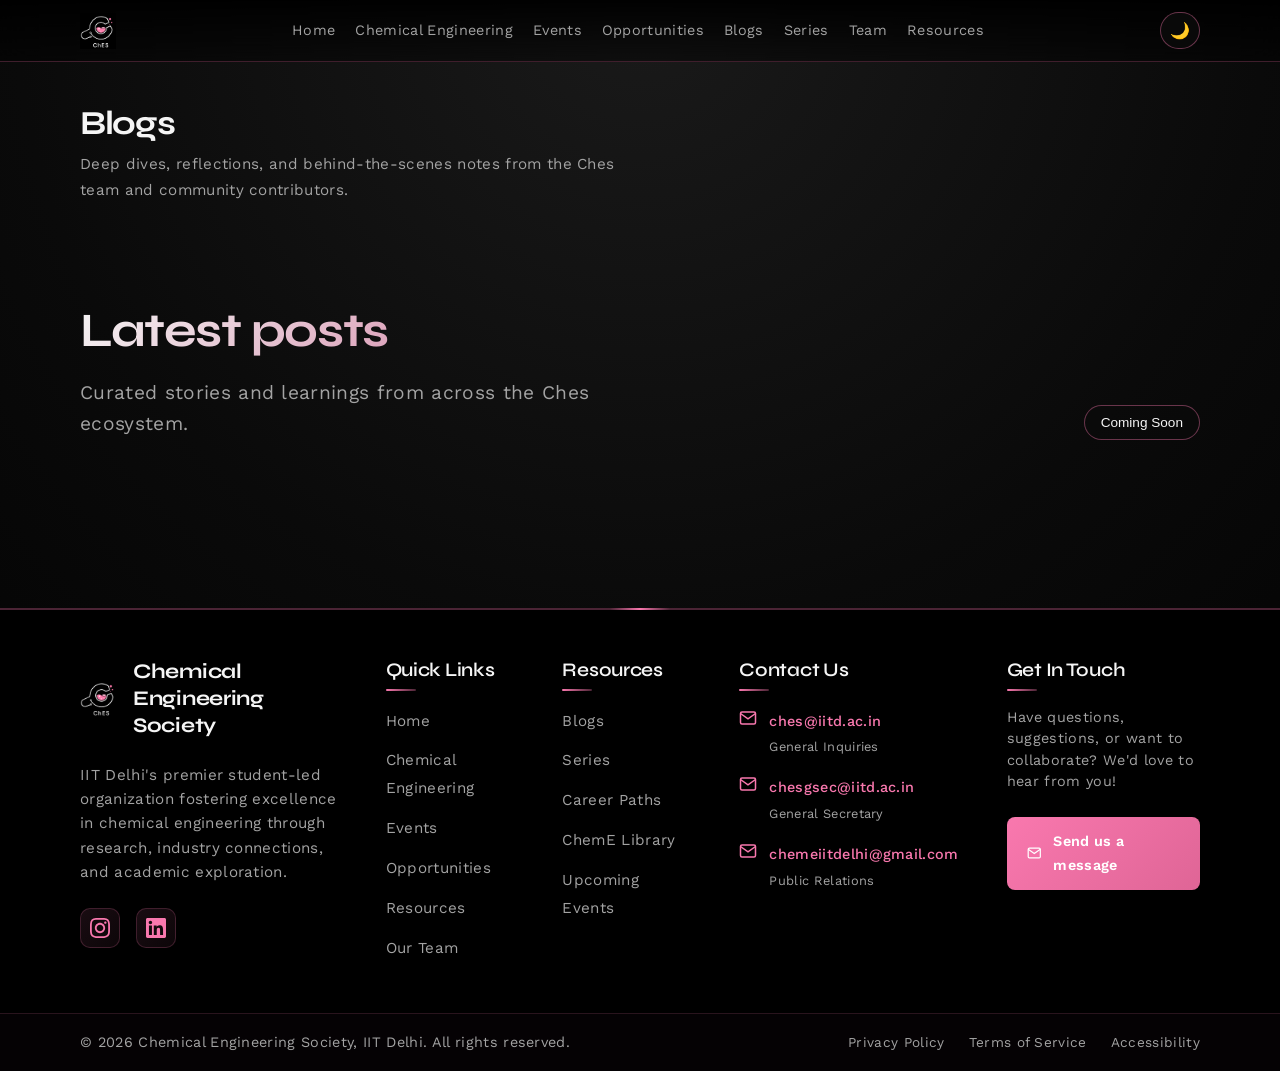
==== commit ee6de446: "removed ai unnecessary things and improved chemElibrary button" ====
--- a/blogs.html
+++ b/blogs.html
@@ -55,63 +55,10 @@
               Curated stories and learnings from across the Ches ecosystem.
             </p>
           </div>
-          <button class="btn">Subscribe for updates</button>
+          <button class="btn">Coming Soon</button>
         </div>
 
-        <div class="blog-grid">
-          <article class="blog-featured">
-            <h3>Crafting Better Communities, One Event at a Time</h3>
-            <div class="blog-meta">
-              <span>By Maya Chen</span>
-              <span>·</span>
-              <span>7 min read</span>
-              <span>·</span>
-              <span>Community building</span>
-            </div>
-            <p>
-              Great communities do not happen by accident. They emerge from consistent,
-              intentional spaces where people feel safe to show up as themselves.
-              In this piece, we unpack how Ches is designing those spaces.
-            </p>
-            <p style="margin-top:0.6rem;">
-              <a href="#" class="link-inline">Continue reading →</a>
-            </p>
-          </article>
-
-          <div class="blog-list">
-            <article class="blog-list-item">
-              <div>
-                <h4>Design Systems for Small Teams</h4>
-                <small>How to keep your product coherent without drowning in process.</small>
-              </div>
-              <div style="text-align:right;">
-                <small>4 min read</small><br />
-                <small>UX · Product</small>
-              </div>
-            </article>
-            <article class="blog-list-item">
-              <div>
-                <h4>Hosting Your First Live Session</h4>
-                <small>Everything we learned from running our first 100 events.</small>
-              </div>
-              <div style="text-align:right;">
-                <small>6 min read</small><br />
-                <small>Events · Community</small>
-              </div>
-            </article>
-            <article class="blog-list-item">
-              <div>
-                <h4>Why We Built Ches</h4>
-                <small>The origin story and the problems we are here to solve.</small>
-              </div>
-              <div style="text-align:right;">
-                <small>5 min read</small><br />
-                <small>Founders · Story</small>
-              </div>
-            </article>
-          </div>
-        </div>
-      </div>
+
     </section>
   </main>
 
--- a/styles.css
+++ b/styles.css
@@ -1213,7 +1213,9 @@
   padding: 3.5rem;
   text-align: center;
   max-width: 900px;
+  width: 100%;
   margin: 0 auto;
+  grid-column: 1 / -1;
   backdrop-filter: blur(20px);
   box-shadow: 0 30px 60px rgba(0, 0, 0, 0.4), inset 0 1px 0 rgba(255, 255, 255, 0.1);
   position: relative;
@@ -1523,7 +1525,8 @@
   display: grid;
   grid-template-columns: repeat(2, 1fr);
   gap: 2rem;
-  margin-bottom: 3rem;
+  margin: 0 auto 3rem;
+  max-width: 800px;
 }
 
 .platform-card {
@@ -1644,9 +1647,10 @@
 }
 
 .contact-methods {
-  display: grid;
-  grid-template-columns: 2fr 1fr;
-  gap: 2rem;
+  display: flex;
+  justify-content: center;
+  grid-column: 1 / -1;
+  width: 100%;
 }
 
 .contact-card {
@@ -1658,6 +1662,11 @@
   transition: all 0.3s ease;
 }
 
+.contact-methods .contact-card {
+  width: 100%;
+  max-width: 800px;
+}
+
 body.light-mode .contact-card {
   background: #ffffff;
   border: 1.5px solid rgba(253, 231, 238, 0.6);
@@ -1709,8 +1718,8 @@
 }
 
 .contact-details {
-  display: flex;
-  flex-direction: column;
+  display: grid;
+  grid-template-columns: repeat(auto-fit, minmax(200px, 1fr));
   gap: 1rem;
 }
 
@@ -1742,38 +1751,6 @@
   color: var(--muted);
 }
 
-.newsletter-card p {
-  color: var(--muted);
-  line-height: 1.6;
-  margin-bottom: 1.5rem;
-}
-
-.newsletter-btn {
-  display: flex;
-  align-items: center;
-  justify-content: center;
-  gap: 0.5rem;
-  width: 100%;
-  padding: 1rem;
-  background: linear-gradient(135deg, var(--primary), var(--primary-dark));
-  color: white;
-  border: none;
-  border-radius: 0.75rem;
-  font-weight: 600;
-  cursor: pointer;
-  transition: all 0.3s ease;
-}
-
-.newsletter-btn:hover {
-  transform: translateY(-2px);
-  box-shadow: 0 8px 16px rgba(249, 120, 174, 0.3);
-}
-
-.newsletter-btn svg {
-  width: 1rem;
-  height: 1rem;
-}
-
 /* Responsive Design */
 @media (max-width: 1024px) {
   .about-content {
@@ -1842,7 +1819,6 @@
   .mission-content h3 {
     font-size: 1.7rem;
   }
-}
 
   .stat-number {
     font-size: 2rem;
@@ -1851,6 +1827,10 @@
   .platform-stats {
     flex-direction: column;
     gap: 1rem;
+  }
+
+  .social-platforms {
+    grid-template-columns: 1fr;
   }
 
   .platform-header {
@@ -3300,6 +3280,90 @@
   border-bottom: none;
 }
 
+/* Access ChemE Library Button */
+.access-library-btn {
+  display: flex;
+  align-items: center;
+  justify-content: center;
+  gap: 0.75rem;
+  padding: 1rem 1.8rem;
+  border-radius: 999px;
+  background: linear-gradient(135deg, var(--primary), var(--primary-dark));
+  color: #ffffff;
+  font-family: var(--font-heading);
+  font-size: 1.15rem;
+  font-weight: 700;
+  text-decoration: none;
+  margin-top: 1.5rem;
+  position: relative;
+  overflow: hidden;
+  transition: all 0.3s cubic-bezier(0.25, 0.8, 0.25, 1);
+  box-shadow: 0 4px 15px rgba(249, 120, 174, 0.4);
+  z-index: 1;
+  width: 100%;
+  animation: pulse-library-btn 2.5s infinite;
+  border: none;
+}
+
+.access-library-btn::after {
+  content: '';
+  position: absolute;
+  top: -50%;
+  left: -50%;
+  width: 200%;
+  height: 200%;
+  background: rgba(255, 255, 255, 0.25);
+  transform: rotate(45deg) translateY(-100%);
+  transition: transform 0.6s cubic-bezier(0.25, 0.8, 0.25, 1);
+  z-index: 0;
+  pointer-events: none;
+}
+
+.access-library-btn:hover {
+  transform: translateY(-4px) scale(1.02);
+  box-shadow: 0 12px 25px rgba(249, 120, 174, 0.5);
+  color: #ffffff;
+}
+
+.access-library-btn:hover::after {
+  transform: rotate(45deg) translateY(100%);
+}
+
+.access-library-btn span, .access-library-btn svg {
+  position: relative;
+  z-index: 2;
+}
+
+.access-library-btn svg {
+  width: 1.4rem;
+  height: 1.4rem;
+  transition: transform 0.3s ease;
+}
+
+.access-library-btn:hover svg {
+  transform: translateY(3px);
+}
+
+@keyframes pulse-library-btn {
+  0% {
+    box-shadow: 0 0 0 0 rgba(249, 120, 174, 0.6);
+  }
+  70% {
+    box-shadow: 0 0 0 20px rgba(249, 120, 174, 0);
+  }
+  100% {
+    box-shadow: 0 0 0 0 rgba(249, 120, 174, 0);
+  }
+}
+
+body.light-mode .access-library-btn {
+  box-shadow: 0 4px 15px rgba(249, 120, 174, 0.3);
+}
+
+body.light-mode .access-library-btn:hover {
+  box-shadow: 0 12px 25px rgba(249, 120, 174, 0.4);
+}
+
 .careers-grid {
   display: grid;
   grid-template-columns: repeat(auto-fit, minmax(400px, 1fr));
@@ -3996,6 +4060,7 @@
   text-align: center;
   position: relative;
   overflow: hidden;
+  border-bottom: 1px solid rgba(249, 120, 174, 0.15);
 }
 
 .hero-section::before {
@@ -4005,31 +4070,78 @@
   left: 0;
   right: 0;
   bottom: 0;
-  background: radial-gradient(circle at center, rgba(249, 120, 174, 0.05) 0%, transparent 70%);
+  background: radial-gradient(circle at center, rgba(249, 120, 174, 0.15) 0%, transparent 70%);
   z-index: -1;
 }
 
+.hero-video-container {
+  display: flex;
+  justify-content: center;
+  flex-shrink: 0;
+}
+
+.hero-video {
+  max-width: 320px;
+  width: 320px;
+  height: 320px;
+  background-color: #ffffff !important;
+  object-fit: cover;
+  border-radius: 50%;
+  padding: 1.5rem;
+  border: 2px solid rgba(249, 120, 174, 0.4);
+  box-shadow: 
+    0 0 50px rgba(249, 120, 174, 0.15), 
+    0 15px 30px rgba(0, 0, 0, 0.08);
+}
+
 .hero-content {
-  max-width: 800px;
+  max-width: 1100px;
   margin: 0 auto;
+  display: flex;
+  align-items: center;
+  justify-content: space-between;
+  gap: 3rem;
+}
+
+.hero-text {
+  flex: 1;
+  text-align: left;
 }
 
 .hero-title {
   font-size: 3.5rem;
   font-weight: 700;
-  color: var(--text);
   line-height: 1.2;
   margin-bottom: 2rem;
-  background: linear-gradient(135deg, var(--text) 0%, rgba(249, 120, 174, 0.8) 100%);
+  background: linear-gradient(135deg, #ffffff 0%, rgba(249, 120, 174, 0.9) 100%);
   -webkit-background-clip: text;
   -webkit-text-fill-color: transparent;
   background-clip: text;
 }
 
+body.light-mode .hero-section {
+  background-color: #ffffff;
+}
+
+body.light-mode .hero-title {
+  background: linear-gradient(135deg, #2D1B26 0%, rgba(249, 120, 174, 0.9) 100%);
+  -webkit-background-clip: text;
+  -webkit-text-fill-color: transparent;
+  background-clip: text;
+}
+
+body.light-mode .hero-video {
+  background-color: #ffffff;
+  border: 2px solid rgba(253, 231, 238, 1);
+  box-shadow: 
+    0 15px 40px rgba(249, 120, 174, 0.12),
+    0 5px 15px rgba(0, 0, 0, 0.04);
+}
+
 .hero-decoration {
   display: flex;
   align-items: center;
-  justify-content: center;
+  justify-content: flex-start;
   gap: 1rem;
   margin-top: 1rem;
 }
@@ -4139,7 +4251,6 @@
 
 .contacts-content {
   display: grid;
-  grid-template-columns: 1fr 1fr;
   gap: 4rem;
   align-items: start;
 }
@@ -4557,6 +4668,19 @@
 
 /* Responsive adjustments for Home page */
 @media (max-width: 900px) {
+  .hero-content {
+    flex-direction: column-reverse;
+    gap: 2rem;
+  }
+
+  .hero-text {
+    text-align: center;
+  }
+
+  .hero-decoration {
+    justify-content: center;
+  }
+
   .about-content {
     grid-template-columns: 1fr;
     gap: 3rem;
@@ -4598,6 +4722,11 @@
     padding: 4rem 0 3rem 0;
   }
 
+  .hero-video {
+    width: 240px;
+    height: 240px;
+  }
+
   .about-highlight-card {
     padding: 1.5rem;
   }
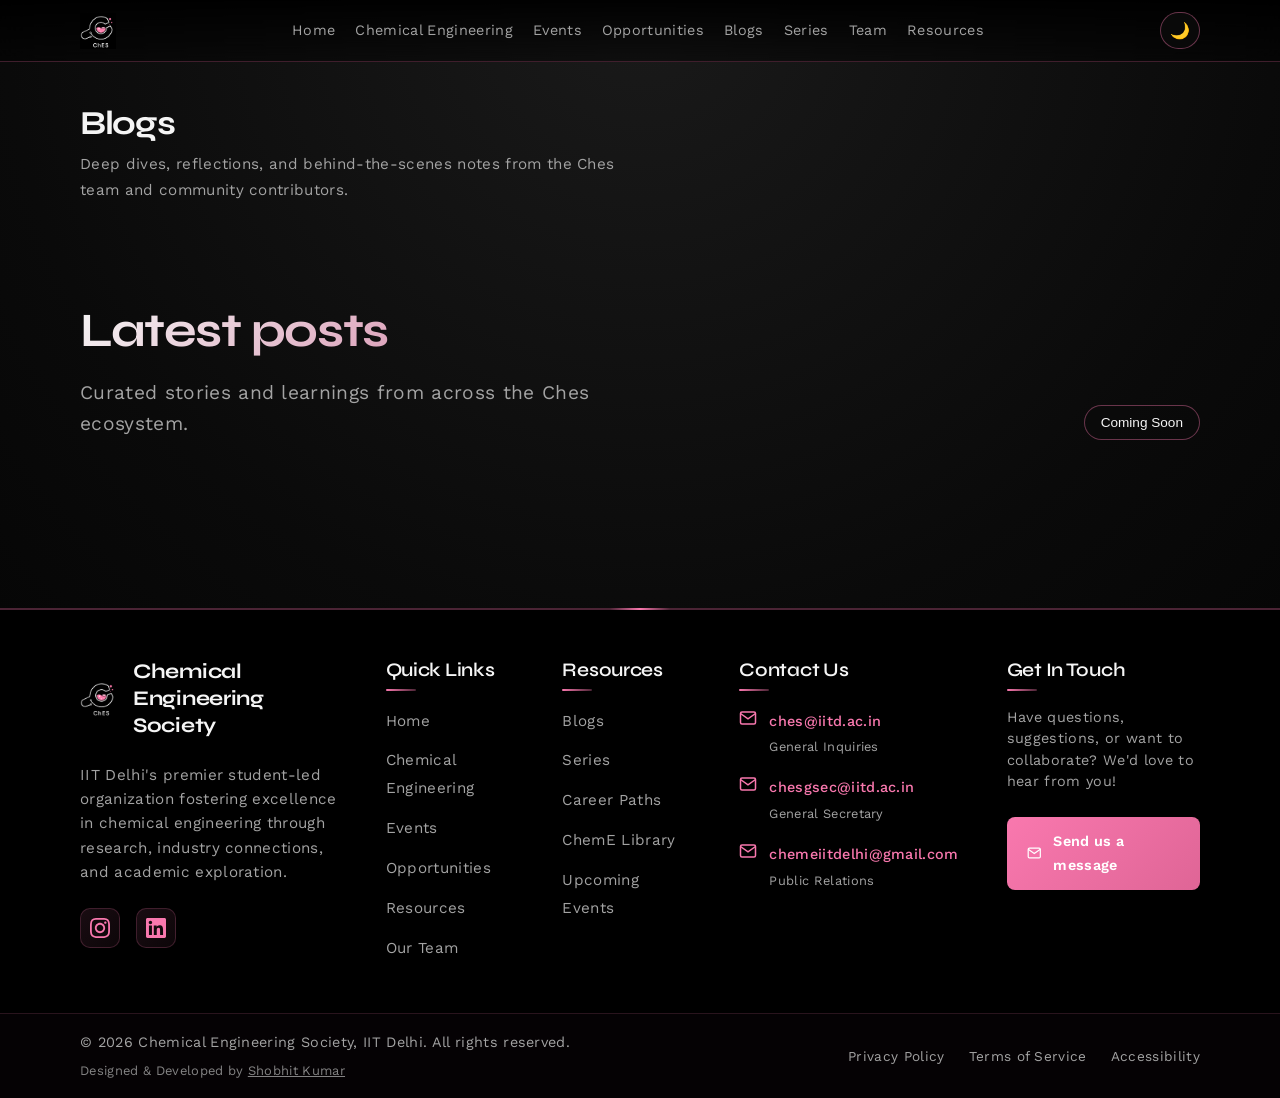
==== commit c9cd4372: "added developer details" ====
--- a/blogs.html
+++ b/blogs.html
@@ -178,6 +178,7 @@
         <div class="footer-bottom-content">
           <div class="footer-copyright">
             <p>© 2026 Chemical Engineering Society, IIT Delhi. All rights reserved.</p>
+            <p class="developer-credit" style="font-size: 0.9em; margin-top: 5px; opacity: 0.8;">Designed & Developed by <a href="https://github.com/Shobhit-2510" target="_blank" rel="noopener noreferrer" style="color: inherit; text-decoration: underline;">Shobhit Kumar</a></p>
           </div>
           <div class="footer-bottom-links">
             <a href="#">Privacy Policy</a>
--- a/styles.css
+++ b/styles.css
@@ -292,10 +292,6 @@
   margin-bottom: 1rem;
 }
 
-.hero-title span {
-  color: var(--primary);
-}
-
 .hero-subtitle {
   color: var(--muted);
   max-width: 32rem;
@@ -4113,21 +4109,11 @@
   font-weight: 700;
   line-height: 1.2;
   margin-bottom: 2rem;
-  background: linear-gradient(135deg, #ffffff 0%, rgba(249, 120, 174, 0.9) 100%);
-  -webkit-background-clip: text;
-  -webkit-text-fill-color: transparent;
-  background-clip: text;
+  color: var(--text);
 }
 
 body.light-mode .hero-section {
   background-color: #ffffff;
-}
-
-body.light-mode .hero-title {
-  background: linear-gradient(135deg, #2D1B26 0%, rgba(249, 120, 174, 0.9) 100%);
-  -webkit-background-clip: text;
-  -webkit-text-fill-color: transparent;
-  background-clip: text;
 }
 
 body.light-mode .hero-video {
@@ -4387,6 +4373,17 @@
 
 /* ============= ANIMATIONS ============= */
 
+@keyframes moveLetterUp {
+  0% {
+    opacity: 0;
+    transform: translateY(40px) rotate(-10deg);
+  }
+  100% {
+    opacity: 1;
+    transform: translateY(0) rotate(0deg);
+  }
+}
+
 @keyframes fadeIn {
   from {
     opacity: 0;
@@ -4503,7 +4500,13 @@
 }
 
 .hero-title {
-  animation: slideInUp 0.9s ease-out 0.1s both;
+  animation: float 8s ease-in-out 3.8s infinite;
+}
+
+.moving-letter {
+  display: inline-block;
+  opacity: 0;
+  animation: moveLetterUp 1.5s cubic-bezier(0.16, 1, 0.3, 1) forwards;
 }
 
 .hero-subtitle {
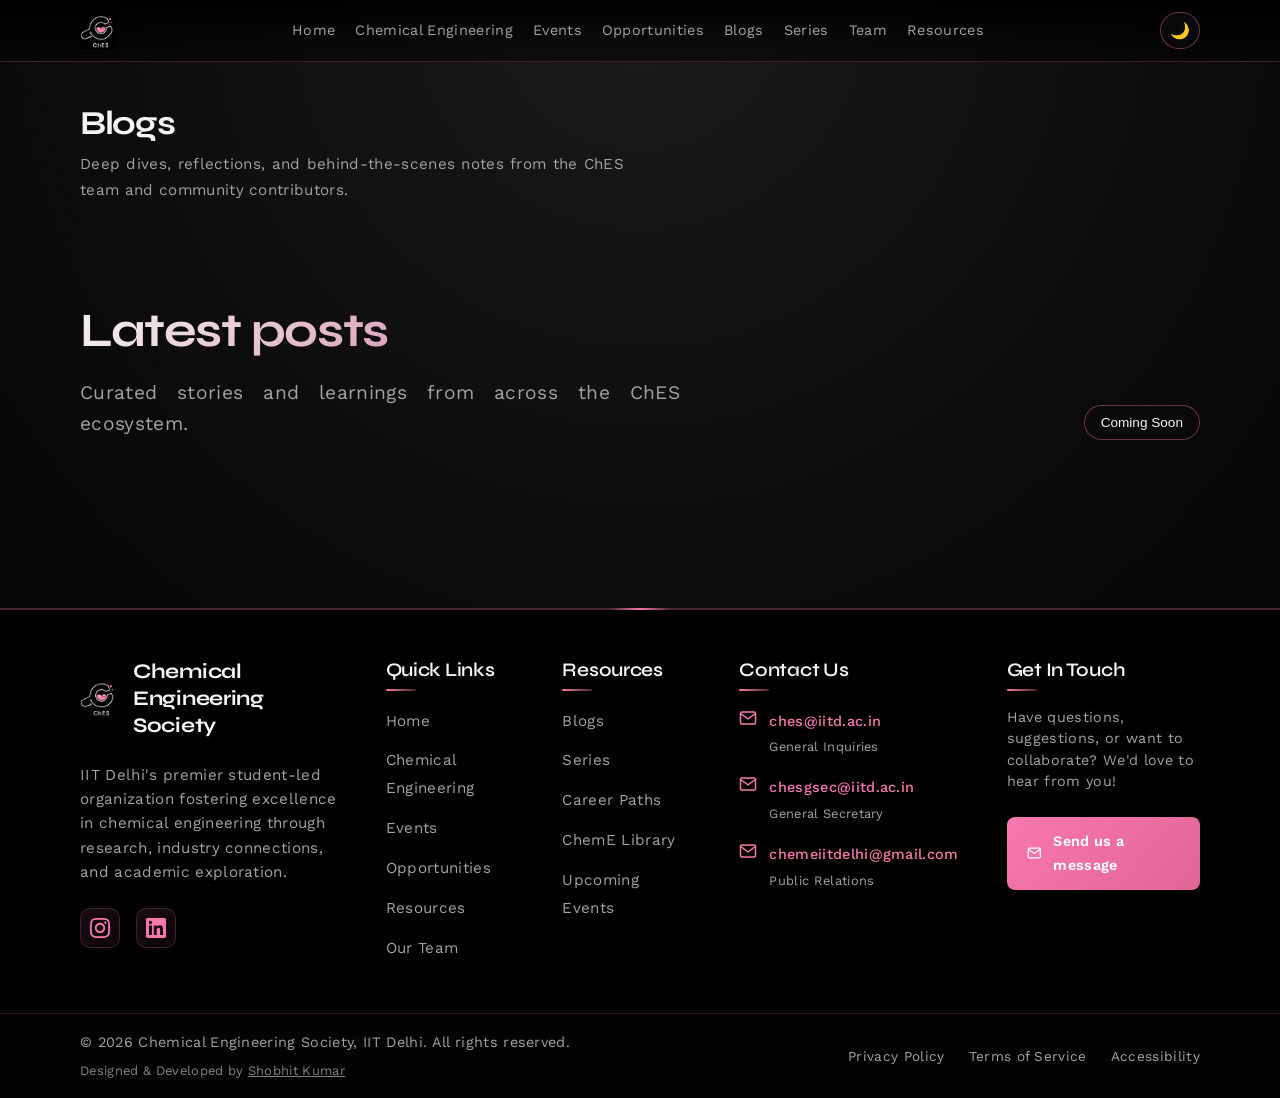
==== commit 0a6eb361: "added all files by shubhang" ====
--- a/blogs.html
+++ b/blogs.html
@@ -2,7 +2,7 @@
 <html lang="en">
 <head>
   <meta charset="UTF-8" />
-  <title>Ches – Blogs</title>
+  <title>ChES – Blogs</title>
   <meta name="viewport" content="width=device-width, initial-scale=1" />
   <link rel="stylesheet" href="styles.css" />
 </head>
@@ -10,7 +10,7 @@
   <header>
     <div class="container nav">
       <div class="nav-left">
-        <img src="assets/logo-dark.png" alt="Ches" class="logo-img" />
+        <img src="assets/logo-dark.png" alt="ChES" class="logo-img" />
       </div>
       <nav>
         <ul>
@@ -40,7 +40,7 @@
       <div class="container">
         <h1 class="page-title">Blogs</h1>
         <p class="page-subtitle">
-          Deep dives, reflections, and behind‑the‑scenes notes from the Ches
+          Deep dives, reflections, and behind‑the‑scenes notes from the ChES
           team and community contributors.
         </p>
       </div>
@@ -52,7 +52,7 @@
           <div>
             <h2 class="section-title">Latest posts</h2>
             <p class="section-subtitle">
-              Curated stories and learnings from across the Ches ecosystem.
+              Curated stories and learnings from across the ChES ecosystem.
             </p>
           </div>
           <button class="btn">Coming Soon</button>
@@ -181,9 +181,9 @@
             <p class="developer-credit" style="font-size: 0.9em; margin-top: 5px; opacity: 0.8;">Designed & Developed by <a href="https://github.com/Shobhit-2510" target="_blank" rel="noopener noreferrer" style="color: inherit; text-decoration: underline;">Shobhit Kumar</a></p>
           </div>
           <div class="footer-bottom-links">
-            <a href="#">Privacy Policy</a>
-            <a href="#">Terms of Service</a>
-            <a href="#">Accessibility</a>
+            <a href="privacy-policy.html">Privacy Policy</a>
+            <a href="terms-of-service.html">Terms of Service</a>
+            <a href="accessibility.html">Accessibility</a>
           </div>
         </div>
       </div>
--- a/styles.css
+++ b/styles.css
@@ -4566,6 +4566,33 @@
   box-shadow: 0 15px 40px rgba(249, 120, 174, 0.25) !important;
 }
 
+/* Requested content-alignment adjustments */
+.page-subtitle,
+.section-subtitle,
+.ce-description,
+.ce-opportunity-description,
+.opp-description,
+.team-meta,
+.contacts-description {
+  text-align: justify;
+  text-justify: inter-word;
+}
+
+/* Fix heading/subtitle offset specifically noted on Team and Chemical pages */
+body.team-page .section-header,
+body.chemical-engineering-page .section-header {
+  align-items: flex-start;
+}
+
+body.team-page .section-header .section-subtitle,
+body.chemical-engineering-page .section-header .section-subtitle {
+  margin: 0;
+  max-width: none;
+  padding-left: 0;
+  text-indent: 0;
+  text-align: left;
+}
+
 .team-profile {
   animation: scaleIn 0.6s ease-out;
   transition: all 0.3s ease;
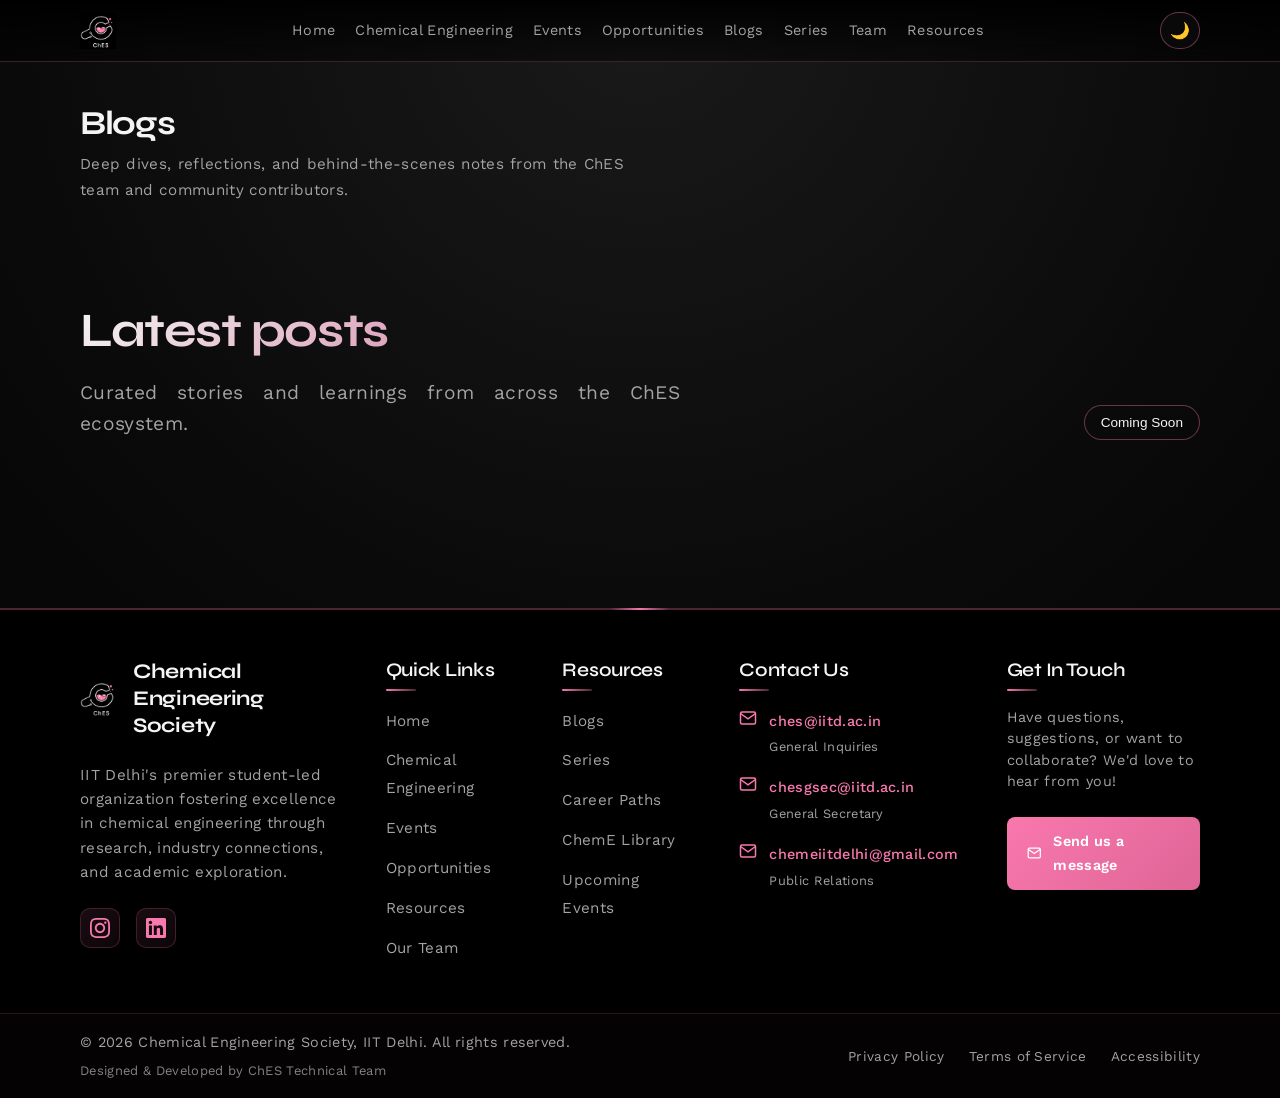
==== commit 8314dd78: "updated technical team" ====
--- a/blogs.html
+++ b/blogs.html
@@ -1,11 +1,13 @@
 <!DOCTYPE html>
 <html lang="en">
+
 <head>
   <meta charset="UTF-8" />
   <title>ChES – Blogs</title>
   <meta name="viewport" content="width=device-width, initial-scale=1" />
   <link rel="stylesheet" href="styles.css" />
 </head>
+
 <body>
   <header>
     <div class="container nav">
@@ -76,17 +78,22 @@
               <h3>Chemical Engineering Society</h3>
             </div>
             <p class="footer-description">
-              IIT Delhi's premier student-led organization fostering excellence in chemical engineering through research, industry connections, and academic exploration.
+              IIT Delhi's premier student-led organization fostering excellence in chemical engineering through
+              research, industry connections, and academic exploration.
             </p>
             <div class="footer-social">
-              <a href="https://www.instagram.com/ches_iitdelhi/" target="_blank" rel="noopener noreferrer" class="social-link instagram">
+              <a href="https://www.instagram.com/ches_iitdelhi/" target="_blank" rel="noopener noreferrer"
+                class="social-link instagram">
                 <svg viewBox="0 0 24 24" fill="currentColor">
-                  <path d="M12 2.163c3.204 0 3.584.012 4.85.07 3.252.148 4.771 1.691 4.919 4.919.058 1.265.069 1.645.069 4.849 0 3.205-.012 3.584-.069 4.849-.149 3.225-1.664 4.771-4.919 4.919-1.266.058-1.644.07-4.85.07-3.204 0-3.584-.012-4.849-.07-3.26-.149-4.771-1.699-4.919-4.92-.058-1.265-.07-1.644-.07-4.849 0-3.204.013-3.583.07-4.849.149-3.227 1.664-4.771 4.919-4.919 1.266-.057 1.645-.069 4.849-.069zm0-2.163c-3.259 0-3.667.014-4.947.072-4.358.2-6.78 2.618-6.98 6.98-.059 1.281-.073 1.689-.073 4.948 0 3.259.014 3.668.072 4.948.2 4.358 2.618 6.78 6.98 6.98 1.281.058 1.689.072 4.948.072 3.259 0 3.668-.014 4.948-.072 4.354-.2 6.782-2.618 6.979-6.98.059-1.28.073-1.689.073-4.948 0-3.259-.014-3.667-.072-4.947-.196-4.354-2.617-6.78-6.979-6.98-1.281-.059-1.69-.073-4.949-.073zm0 5.838c-3.403 0-6.162 2.759-6.162 6.162s2.759 6.163 6.162 6.163 6.162-2.759 6.162-6.163c0-3.403-2.759-6.162-6.162-6.162zm0 10.162c-2.209 0-4-1.79-4-4 0-2.209 1.791-4 4-4s4 1.791 4 4c0 2.21-1.791 4-4 4zm6.406-11.845c-.796 0-1.441.645-1.441 1.44s.645 1.44 1.441 1.44c.795 0 1.439-.645 1.439-1.44s-.644-1.44-1.439-1.44z"/>
+                  <path
+                    d="M12 2.163c3.204 0 3.584.012 4.85.07 3.252.148 4.771 1.691 4.919 4.919.058 1.265.069 1.645.069 4.849 0 3.205-.012 3.584-.069 4.849-.149 3.225-1.664 4.771-4.919 4.919-1.266.058-1.644.07-4.85.07-3.204 0-3.584-.012-4.849-.07-3.26-.149-4.771-1.699-4.919-4.92-.058-1.265-.07-1.644-.07-4.849 0-3.204.013-3.583.07-4.849.149-3.227 1.664-4.771 4.919-4.919 1.266-.057 1.645-.069 4.849-.069zm0-2.163c-3.259 0-3.667.014-4.947.072-4.358.2-6.78 2.618-6.98 6.98-.059 1.281-.073 1.689-.073 4.948 0 3.259.014 3.668.072 4.948.2 4.358 2.618 6.78 6.98 6.98 1.281.058 1.689.072 4.948.072 3.259 0 3.668-.014 4.948-.072 4.354-.2 6.782-2.618 6.979-6.98.059-1.28.073-1.689.073-4.948 0-3.259-.014-3.667-.072-4.947-.196-4.354-2.617-6.78-6.979-6.98-1.281-.059-1.69-.073-4.949-.073zm0 5.838c-3.403 0-6.162 2.759-6.162 6.162s2.759 6.163 6.162 6.163 6.162-2.759 6.162-6.163c0-3.403-2.759-6.162-6.162-6.162zm0 10.162c-2.209 0-4-1.79-4-4 0-2.209 1.791-4 4-4s4 1.791 4 4c0 2.21-1.791 4-4 4zm6.406-11.845c-.796 0-1.441.645-1.441 1.44s.645 1.44 1.441 1.44c.795 0 1.439-.645 1.439-1.44s-.644-1.44-1.439-1.44z" />
                 </svg>
               </a>
-              <a href="https://www.linkedin.com/company/chesiitd/posts/?feedView=all" target="_blank" rel="noopener noreferrer" class="social-link linkedin">
+              <a href="https://www.linkedin.com/company/chesiitd/posts/?feedView=all" target="_blank"
+                rel="noopener noreferrer" class="social-link linkedin">
                 <svg viewBox="0 0 24 24" fill="currentColor">
-                  <path d="M20.447 20.452h-3.554v-5.569c0-1.328-.027-3.037-1.852-3.037-1.853 0-2.136 1.445-2.136 2.939v5.667H9.351V9h3.414v1.561h.046c.477-.9 1.637-1.85 3.37-1.85 3.601 0 4.267 2.37 4.267 5.455v6.286zM5.337 7.433c-1.144 0-2.063-.926-2.063-2.065 0-1.138.92-2.063 2.063-2.063 1.14 0 2.064.925 2.064 2.063 0 1.139-.925 2.065-2.064 2.065zm1.782 13.019H3.555V9h3.564v11.452zM22.225 0H1.771C.792 0 0 .774 0 1.729v20.542C0 23.227.792 24 1.771 24h20.451C23.2 24 24 23.227 24 22.271V1.729C24 .774 23.2 0 22.222 0h.003z"/>
+                  <path
+                    d="M20.447 20.452h-3.554v-5.569c0-1.328-.027-3.037-1.852-3.037-1.853 0-2.136 1.445-2.136 2.939v5.667H9.351V9h3.414v1.561h.046c.477-.9 1.637-1.85 3.37-1.85 3.601 0 4.267 2.37 4.267 5.455v6.286zM5.337 7.433c-1.144 0-2.063-.926-2.063-2.065 0-1.138.92-2.063 2.063-2.063 1.14 0 2.064.925 2.064 2.063 0 1.139-.925 2.065-2.064 2.065zm1.782 13.019H3.555V9h3.564v11.452zM22.225 0H1.771C.792 0 0 .774 0 1.729v20.542C0 23.227.792 24 1.771 24h20.451C23.2 24 24 23.227 24 22.271V1.729C24 .774 23.2 0 22.222 0h.003z" />
                 </svg>
               </a>
             </div>
@@ -178,7 +185,9 @@
         <div class="footer-bottom-content">
           <div class="footer-copyright">
             <p>© 2026 Chemical Engineering Society, IIT Delhi. All rights reserved.</p>
-            <p class="developer-credit" style="font-size: 0.9em; margin-top: 5px; opacity: 0.8;">Designed & Developed by <a href="https://github.com/Shobhit-2510" target="_blank" rel="noopener noreferrer" style="color: inherit; text-decoration: underline;">Shobhit Kumar</a></p>
+            <p class="developer-credit" style="font-size: 0.9em; margin-top: 5px; opacity: 0.8;"> Designed & Developed
+              by ChES Technical Team
+
           </div>
           <div class="footer-bottom-links">
             <a href="privacy-policy.html">Privacy Policy</a>
@@ -248,4 +257,5 @@
     });
   </script>
 </body>
-</html>
+
+</html>
